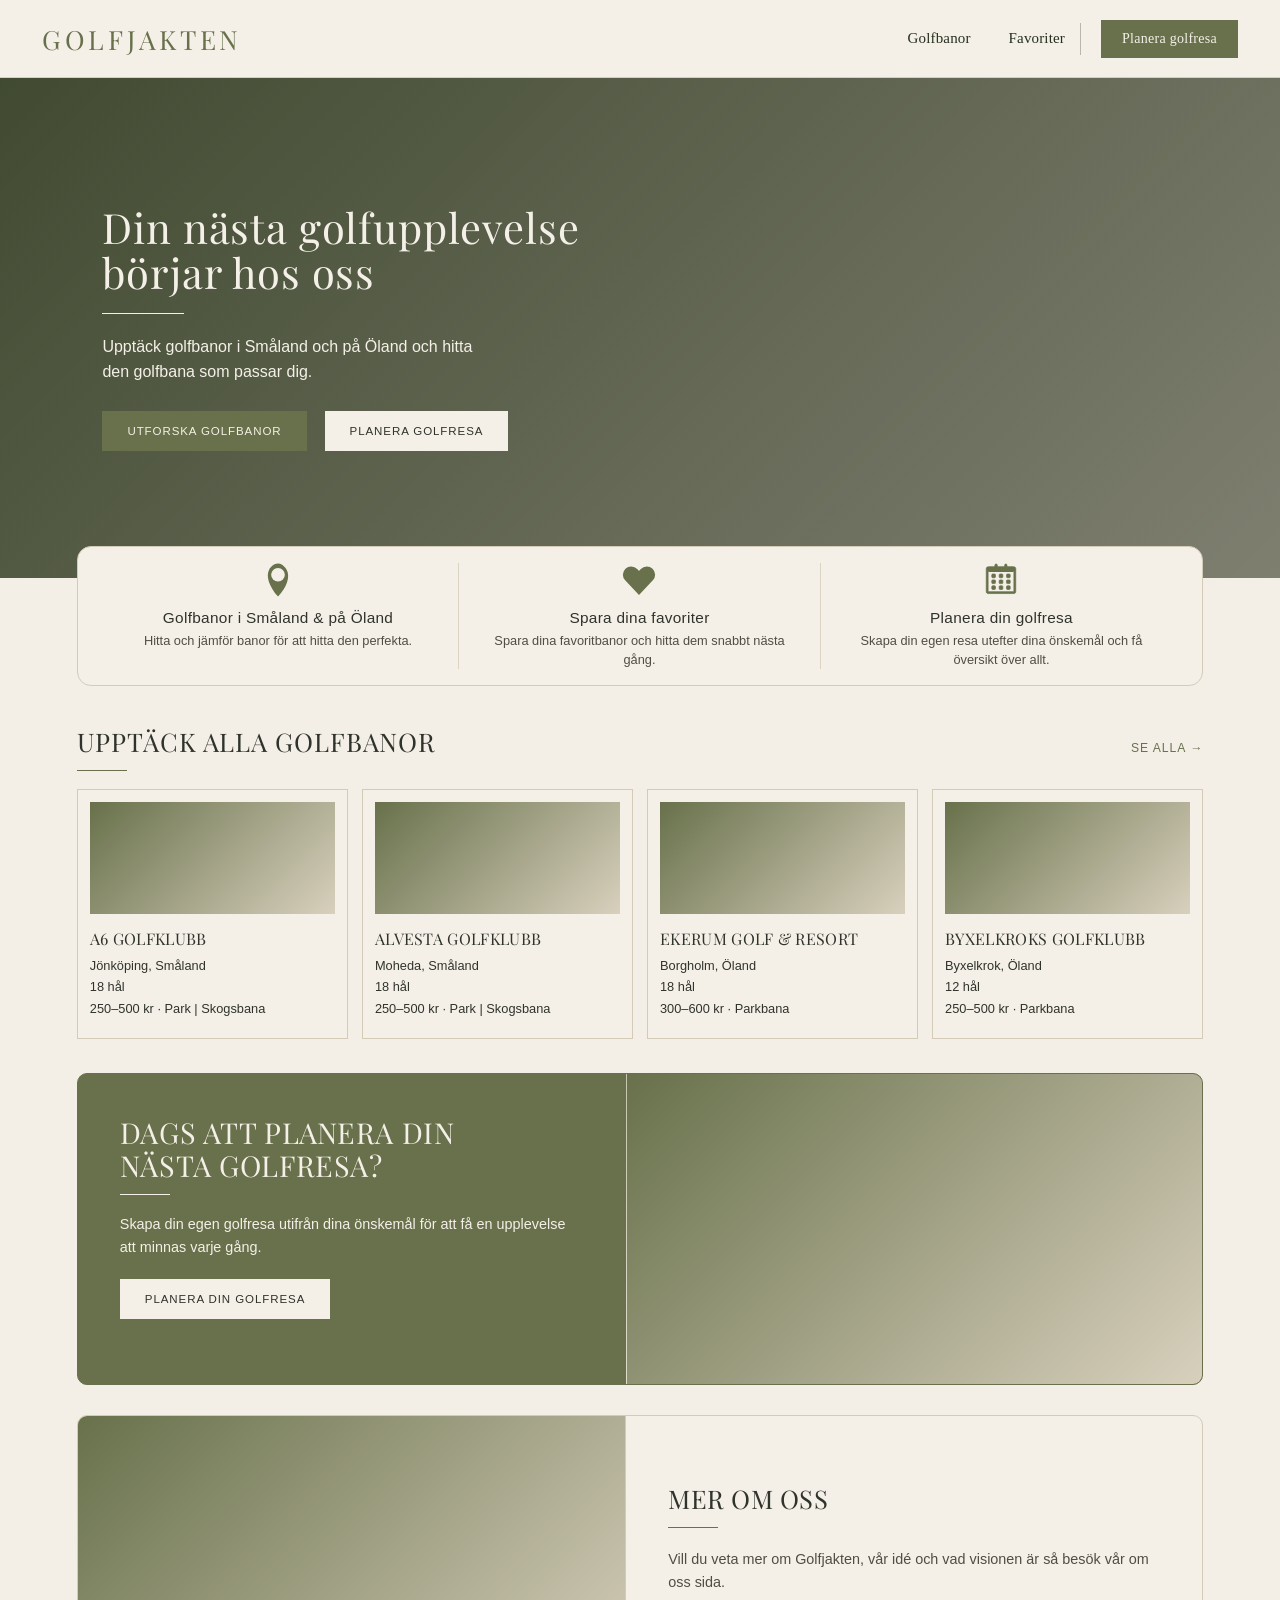
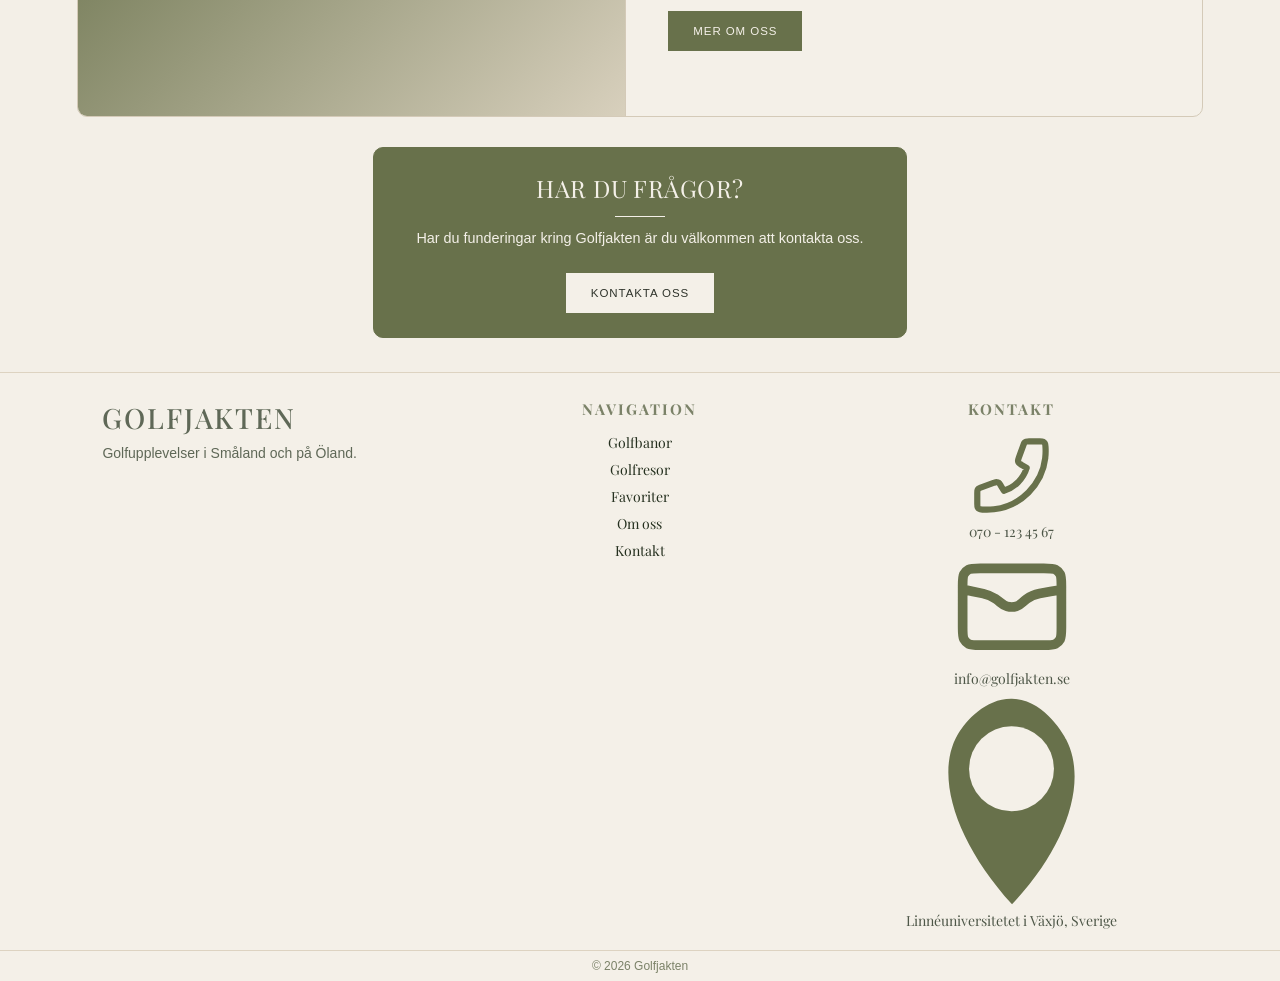
==== index.html @ f4e778f6 "Fixade ändringar på startsida och gjorde om layout och mobilanpassning samt struktur (klar)" ====
<!DOCTYPE html>
<html lang="sv">

<head>
    <meta charset="UTF-8">
    <meta name="viewport" content="width=device-width, initial-scale=1.0">
    <title>Golfjakten</title>

    <link rel="stylesheet" href="css/global.css">
    <link rel="stylesheet" href="css/startsida.css">
</head>

<body>
    <header class="toppbar">
        <input type="checkbox" id="mobile-menu-toggle" class="mobile-menu-toggle" aria-label="Öppna meny">

        <a href="index.html" class="logo">GOLFJAKTEN</a>

        <label for="mobile-menu-toggle" class="mobile-menu-button">
            <img src="images/ikoner/meny.svg" class="menu-icon" alt="Öppna meny">
            <img src="images/ikoner/x.svg" class="close-icon" alt="Stäng meny">
        </label>

        <nav class="nav">
            <a href="golfbanor.html">Golfbanor</a>
            <a href="favoriter.html">Favoriter</a>
            <a href="Golfresor.html" class="mobile-nav-button">Planera golfresa</a>
        </nav>

        <a href="Golfresor.html" class="header-btn">Planera golfresa</a>
    </header>

    <main class="startsida">
        <section class="startsida-hero">
            <div class="hero-text">
                <h1>Din nästa golfupplevelse<br>börjar hos oss</h1>
                <p>Upptäck golfbanor i Småland och på Öland och hitta den golfbana som passar dig.</p>

                <div class="hero-knappar">
                    <a href="golfbanor.html" class="start-btn primary">Utforska golfbanor</a>
                    <a href="Golfresor.html" class="start-btn light">Planera golfresa</a>
                </div>
            </div>
        </section>

        <section class="hero-ikoner">
            <article>
                <img src="images/ikoner/gps.svg" alt="">
                <div>
                    <h2>Golfbanor i Småland & på Öland</h2>
                    <p>Hitta och jämför banor för att hitta den perfekta.</p>
                </div>
            </article>

            <article>
                <img src="images/ikoner/heart.svg" alt="">
                <div>
                    <h2>Spara dina favoriter</h2>
                    <p>Spara dina favoritbanor och hitta dem snabbt nästa gång.</p>
                </div>
            </article>

            <article>
                <img src="images/ikoner/kalender.svg" alt="">
                <div>
                    <h2>Planera din golfresa</h2>
                    <p>Skapa din egen resa utefter dina önskemål och få översikt över allt.</p>
                </div>
            </article>
        </section>

        <section class="upptack">
            <div class="section-top">
                <h2>Upptäck alla golfbanor</h2>
                <a href="golfbanor.html">Se alla →</a>
            </div>

            <div class="upptack-lista">
                <a href="golfbanor.html" class="bana-kort">
                    <div class="bana-bild"></div>
                    <div>
                        <h3>A6 Golfklubb</h3>
                        <p>Jönköping, Småland</p>
                        <p>18 hål</p>
                        <p>250–500 kr · Park | Skogsbana</p>
                    </div>
                </a>

                <a href="golfbanor.html" class="bana-kort">
                    <div class="bana-bild"></div>
                    <div>
                        <h3>Alvesta Golfklubb</h3>
                        <p>Moheda, Småland</p>
                        <p>18 hål</p>
                        <p>250–500 kr · Park | Skogsbana</p>
                    </div>
                </a>

                <a href="golfbanor.html" class="bana-kort">
                    <div class="bana-bild"></div>
                    <div>
                        <h3>Ekerum Golf & Resort</h3>
                        <p>Borgholm, Öland</p>
                        <p>18 hål</p>
                        <p>300–600 kr · Parkbana</p>
                    </div>
                </a>

                <a href="golfbanor.html" class="bana-kort">
                    <div class="bana-bild"></div>
                    <div>
                        <h3>Byxelkroks Golfklubb</h3>
                        <p>Byxelkrok, Öland</p>
                        <p>12 hål</p>
                        <p>250–500 kr · Parkbana</p>
                    </div>
                </a>
            </div>

            <a href="golfbanor.html" class="mobile-all-link">Visa alla golfbanor</a>
        </section>

        <section class="planera-box">
            <div class="planera-text">
                <h2>Dags att planera din nästa golfresa?</h2>
                <p>Skapa din egen golfresa utifrån dina önskemål för att få en upplevelse att minnas varje gång.</p>
                <a href="Golfresor.html" class="start-btn light">Planera din golfresa</a>
            </div>

            <div class="planera-bild"></div>
        </section>

        <section class="om-golfjakten">
            <div class="om-bild"></div>
            <div>
                <h2>Mer om oss</h2>
                <p>Vill du veta mer om Golfjakten, vår idé och vad visionen är så besök vår om oss sida.</p>
                <a href="om.html" class="start-btn primary">Mer om oss</a>
            </div>
        </section>

        <section class="kontakt-box">
            <h2>Har du frågor?</h2>
            <p>Har du funderingar kring Golfjakten är du välkommen att kontakta oss.</p>
            <a href="kontakt.html" class="start-btn light">Kontakta oss</a>
        </section>
    </main>

    <footer class="footer">
        <div class="footer-logo">
            <h2>GOLFJAKTEN</h2>
            <p>Golfupplevelser i Småland och på Öland.</p>
        </div>

        <div class="footer-links">
            <h4>NAVIGATION</h4>
            <a href="golfbanor.html">Golfbanor</a>
            <a href="Golfresor.html">Golfresor</a>
            <a href="favoriter.html">Favoriter</a>
            <a href="om.html">Om oss</a>
            <a href="kontakt.html">Kontakt</a>
        </div>

        <div class="footer-kontakt">
            <h4>KONTAKT</h4>
            <div class="footer-kontakt-del">
                <img src="images/ikoner/phone.svg" alt="Telefon ikon">
                <p>070 - 123 45 67</p>
            </div>
            <div class="footer-kontakt-del">
                <img src="images/ikoner/mail.svg" alt="Mail ikon">
                <p>info@golfjakten.se</p>
            </div>
            <div class="footer-kontakt-del">
                <img src="images/ikoner/gps.svg" alt="Plats ikon">
                <p>Linnéuniversitetet i Växjö, Sverige</p>
            </div>
        </div>
    </footer>

    <div class="footer-bottom">
        <p>© 2026 Golfjakten</p>
    </div>
</body>

</html>
---- css/global.css ----
@import url('https://fonts.googleapis.com/css2?family=Playfair+Display:wght@400;500;600&display=swap');

/* Sidan (Inställningar) */
* {
    margin: 0;
    padding: 0;
    box-sizing: border-box;
}

body {
    font-family: Arial, sans-serif;
    background-color: #f3efe7;
    color: #2f332b;
    min-height: 100vh;
    display: flex;
    flex-direction: column;
}

main {
    flex: 1;
}

/* Font */
h1,
h2,
h3 {
    font-family: "Playfair Display", Georgia, serif;
    font-weight: 400;
    letter-spacing: 0.02em;
}

/* Header och navigation */
.toppbar {
    width: 100%;
    height: 78px;
    padding: 0 42px;

    display: flex;
    align-items: center;
    justify-content: space-between;

    background: #f4f0e8;
    border-bottom: 1px solid #d8cebc;
}

.logo {
    font-family: "Playfair Display", Georgia, serif;
    font-weight: 400;
    font-size: 1.65rem;
    letter-spacing: 0.14em;
    color: #68714b;
    text-decoration: none;
}

.nav {
    display: flex;
    align-items: center;
    margin-left: auto;
    gap: 38px;
}

.nav a {
    position: relative;

    font-family: Georgia, "Times New Roman", serif;
    font-size: 15px;
    font-weight: 400;
    letter-spacing: 0.01em;
    color: #25301f;
    text-decoration: none;

    transition: 0.3s ease;
}

.nav a:hover,
.nav a.active {
    color: #68714b;
}

.nav a.active::after {
    content: "";
    position: absolute;
    left: 0;
    bottom: -8px;

    width: 100%;
    height: 1px;
    background: #68714b;
}

.header-btn {
    position: relative;

    margin-left: 36px;
    padding: 10px 20px;

    background: #68714b;
    border: 1px solid #68714b;
    color: #f4f0e8;

    font-family: Georgia, "Times New Roman", serif;
    font-size: 14px;
    font-weight: 500;
    letter-spacing: 0.02em;
    text-decoration: none;

    transition: 0.3s ease;
}

.header-btn::before {
    content: "";
    position: absolute;
    left: -22px;
    top: 50%;
    transform: translateY(-50%);

    width: 1px;
    height: 32px;
    background: #bab5af;
}

.header-btn:hover {
    background: #374332;
}

/* Mobilmeny - gömd på desktop */
.mobile-menu-toggle,
.mobile-menu-button,
.mobile-nav-button {
    display: none;
}

/* Footer */
.footer {
    background: #f4f0e8;
    padding: 26px 8% 20px;

    display: grid;
    grid-template-columns: repeat(3, 1fr);
    gap: 40px;
    align-items: start;

    border-top: 1px solid #ddd3c1;
    text-align: center;
}

.footer-logo {
    text-align: left;
}

.footer-logo h2 {
    font-family: "Playfair Display", Georgia, serif;
    font-size: 28px;
    letter-spacing: 2px;
    font-weight: 500;
    color: #5f6857;
    margin-bottom: 6px;
}

.footer-logo p {
    color: #5f6857;
    font-size: 14px;
    line-height: 1.7;
}

.footer-links,
.footer-kontakt {
    font-family: "Playfair Display", Georgia, serif;

    display: flex;
    flex-direction: column;
    align-items: center;
    gap: 8px;

    text-align: center;
}

.footer-links h4,
.footer-kontakt h4 {
    font-size: 15px;
    letter-spacing: 2px;
    color: #7b8268;
    margin-bottom: 6px;
    text-transform: uppercase;
}

.footer-links a {
    color: #25301f;
    font-size: 14px;
    text-decoration: none;
    transition: 0.3s ease;
}

.footer-links a:hover {
    color: #68714b;
}

.footer-kontakt p {
    color: #4e5748;
    font-size: 14px;
}

.footer-bottom {
    background: #f4f0e8;
    border-top: 1px solid #ddd3c1;
    text-align: center;
    padding: 8px 8%;
}

.footer-bottom p {
    font-size: 12px;
    color: #7b8268;
}

/* Mobil */
@media (max-width: 700px) {
    .toppbar {
        height: 76px;
        padding: 0 22px;
        position: relative;
        justify-content: space-between;
    }

    .logo {
        font-size: 1.2rem;
        letter-spacing: 0.16em;
    }

    .header-btn {
        display: none;
    }

    .mobile-menu-button {
        width: 28px;
        height: 28px;

        display: flex;
        align-items: center;
        justify-content: center;

        cursor: pointer;
    }

    .mobile-menu-button img {
        width: 24px;
        height: 24px;
    }

    .close-icon {
        display: none;
    }

    .mobile-menu-toggle:checked ~ .mobile-menu-button .menu-icon {
        display: none;
    }

    .mobile-menu-toggle:checked ~ .mobile-menu-button .close-icon {
        display: block;
    }

    .nav {
        display: none;
        position: absolute;
        top: 76px;
        right: 0;
        z-index: 4000;

        width: min(72vw, 280px);
        padding: 24px;

        background-color: #f4f0e8;
        border-left: 1px solid #d8cebc;
        border-bottom: 1px solid #d8cebc;
        box-shadow: -8px 10px 24px rgba(47, 51, 43, 0.12);

        flex-direction: column;
        align-items: center;
        gap: 20px;
    }

    .mobile-menu-toggle:checked ~ .nav {
        display: flex;
    }

    .nav a {
        font-size: 1.08rem;
        text-align: center;
    }

    .mobile-nav-button {
        display: block;
        width: auto;
        min-width: 190px;
        margin-top: 2px;
        padding: 10px 16px;

        background-color: #68714b;
        color: #f4f0e8 !important;

        font-size: 0.96rem !important;
        text-align: center;
    }

    .footer {
        grid-template-columns: 1fr;
        gap: 28px;
        padding: 34px 28px 26px;
        text-align: center;
    }

    .footer-logo {
        text-align: center;
    }

    .footer-links,
    .footer-kontakt {
        align-items: center;
        text-align: center;
    }

    .footer-links h4,
    .footer-kontakt h4 {
        font-size: 16px;
    }
}
---- css/startsida.css ----
body {
    background-color: #f3efe7;
}

.startsida {
    background-color: #f3efe7;
    color: #2f332b;
}

.hero-bild,
.bana-bild,
.planera-bild,
.om-bild {
    background: linear-gradient(135deg, #68714b, #d8d0bd);
}

/* Knappar för sektioner beroende på bakgrund*/
.start-btn {
    display: inline-block;
    padding: 13px 24px;
    text-decoration: none;
    text-transform: uppercase;
    font-size: 0.72rem;
    letter-spacing: 0.08em;
    transition: 0.3s ease;
}

.start-btn.primary {
    background-color: #68714b;
    border: 1px solid #68714b;
    color: #f4f0e8;
}

.start-btn.primary:hover {
    background-color: #374332;
}

.start-btn.light {
    background-color: #f4f0e8;
    border: 1px solid #f4f0e8;
    color: #2f332b;
}

.start-btn.light:hover {
    background-color: transparent;
    color: #f4f0e8;
}

/* Hero sektionen högst upp */
.startsida-hero {
    min-height: 500px;
    margin: 0;
    padding: 68px 8%;
    background:
    linear-gradient(rgba(18, 28, 18, 0.45), rgba(18, 28, 18, 0.45)),
    linear-gradient(135deg, #68714b, #d8d0bd);
    display: flex;
    align-items: center;
}

.hero-text {
    max-width: 620px;
    color: #f4f0e8;
}

.startsida-hero h1 {
    max-width: 620px;
    font-size: 2.6rem;
    line-height: 1.08;
    margin-bottom: 20px;
    font-family: "Playfair Display", Georgia, serif;
}

.startsida-hero h1::after {
    content: "";
    display: block;
    width: 82px;
    height: 1px;
    background-color: #f4f0e8;
    margin-top: 18px;
}

.startsida-hero p {
    max-width: 390px;
    font-size: 1rem;
    line-height: 1.6;
    margin-bottom: 26px;
}

.hero-knappar {
    display: flex;
    gap: 18px;
}

/* Snabbval */
.hero-ikoner {
    width: 88%;
    margin: -32px auto 38px;
    padding: 16px 20px;
    border: 1px solid #d4cab8;
    border-radius: 14px;
    background-color: #f4f0e8;

    display: grid;
    grid-template-columns: repeat(3, 1fr);
    gap: 0;
    position: relative;
    z-index: 2;
}

.hero-ikoner article {
    padding: 0 20px;
    text-align: center;
    border-right: 1px solid #ddd3c1;
}

.hero-ikoner article:last-child {
    border-right: none;
}

.hero-ikoner img {
    width: 34px;
    height: 34px;
    margin-bottom: 8px;
}

.hero-ikoner h2 {
    font-family: Arial, sans-serif;
    font-size: 0.96rem;
    margin-bottom: 5px;
}

.hero-ikoner p {
    font-size: 0.8rem;
    line-height: 1.45;
    color: #504d43;
}

/* Rubrikrad för golfbanor sektion */
.section-top {
    margin: 0 auto 18px;
    width: 88%;
    display: flex;
    align-items: center;
    justify-content: space-between;
}

.section-top h2 {
    font-size: 1.6rem;
    text-transform: uppercase;
    letter-spacing: 0.04em;
}

.section-top h2::after {
    content: "";
    display: block;
    width: 50px;
    height: 1px;
    margin-top: 12px;
    background-color: #68714b;
}

.section-top a {
    color: #68714b;
    text-decoration: none;
    text-transform: uppercase;
    font-size: 0.76rem;
    letter-spacing: 0.08em;
}

/* Populära banor */
.upptack {
    padding: 0 0 20px;
}

.upptack-lista {
    width: 88%;
    margin: 0 auto;
    display: grid;
    grid-template-columns: repeat(4, 1fr);
    gap: 14px;
}

.bana-kort {
    position: relative;
    min-height: 250px;
    padding: 12px;
    border: 1px solid #d4cab8;
    background-color: #f4f0e8;
    color: #2f332b;
    text-decoration: none;
    transition: 0.3s ease;
}

.bana-kort:hover {
    background-color: #ebe5da;
}

.bana-bild {
    width: 100%;
    height: 112px;
    margin-bottom: 14px;
}

.bana-kort h3 {
    font-size: 1rem;
    text-transform: uppercase;
    margin-bottom: 8px;
}

.bana-kort p {
    font-size: 0.8rem;
    line-height: 1.35;
    margin-bottom: 4px;
    color: #2f332b;
}

.mobile-all-link {
    display: none;
}

/* Planera golfresa sektion */
.planera-box {
    width: 88%;
    margin: 14px auto 30px;
    border: 1px solid #68714b;
    border-radius: 10px;
    background-color: #68714b;
    color: #f4f0e8;
    overflow: hidden;

    display: grid;
    grid-template-columns: 1fr 1.05fr;
    align-items: stretch;
}

.planera-text {
    padding: 42px;
}

.planera-text h2 {
    max-width: 360px;
    font-size: 1.8rem;
    text-transform: uppercase;
    line-height: 1.15;
    margin-bottom: 18px;
}

.planera-text h2::after,
.om-golfjakten h2::after,
.kontakt-box h2::after {
    content: "";
    display: block;
    width: 50px;
    height: 1px;
    background-color: #68714b;
    margin-top: 12px;
}

.planera-text p {
    font-size: 0.9rem;
    line-height: 1.6;
    color: #f4f0e8;
    margin-bottom: 20px;
}

.planera-box h2::after {
    background-color: #f4f0e8;
}

.planera-bild {
    min-height: 310px;
    border-left: 1px solid rgba(244, 240, 232, 0.35);
}

/* Om Golfjakten sektion */
.om-golfjakten {
    width: 88%;
    margin: 0 auto 30px;
    border: 1px solid #d4cab8;
    border-radius: 10px;
    background-color: #f4f0e8;
    overflow: hidden;
    display: grid;
    grid-template-columns: 1fr 1.05fr;
    gap: 0;
    align-items: center;
}

.om-golfjakten > div:not(.om-bild) {
    padding: 42px;
}

.om-golfjakten h2 {
    font-size: 1.6rem;
    text-transform: uppercase;
    margin-bottom: 20px;
}

.om-golfjakten p {
    max-width: 620px;
    font-size: 0.9rem;
    line-height: 1.55;
    color: #504d43;
    margin-bottom: 18px;
}

.om-bild {
    width: 100%;
    min-height: 300px;
    height: 100%;
    border-right: 1px solid #d4cab8;
}

/* Kontaktbox */
.kontakt-box {
    width: fit-content;
    max-width: 740px;
    margin: 0 auto 34px;
    padding: 24px 42px;
    border: 1px solid #68714b;
    border-radius: 10px;
    background-color: #68714b;
    color: #f4f0e8;
    text-align: center;
}

.kontakt-box h2 {
    font-size: 1.5rem;
    text-transform: uppercase;
    margin-bottom: 10px;
}

.kontakt-box h2::after {
    background-color: #f4f0e8;
    margin-left: auto;
    margin-right: auto;
}

.kontakt-box p {
    max-width: 560px;
    margin: 8px auto;
    font-size: 0.9rem;
    line-height: 1.55;
}

.kontakt-box a {
    margin-top: 16px;
}

/* Mellan skärmar */
@media (max-width: 1000px) {
    .snabbval,
    .populara-lista {
        grid-template-columns: repeat(2, 1fr);
    }

    .planera-box,
    .om-golfjakten {
        grid-template-columns: 1fr;
    }
}

/* Mobil skärmar */
@media (max-width: 700px) {
    .startsida-hero {
        min-height: 470px;
        margin: 0;
        padding: 70px 28px 46px;
        border-radius: 0;
        align-items: flex-start;
    }

    .startsida-hero h1 {
        font-size: 2.1rem;
    }

    .startsida-hero p {
        font-size: 0.9rem;
    }

    .hero-knappar {
        flex-direction: column;
        gap: 12px;
        max-width: 240px;
    }

    .start-btn {
        width: 100%;
        text-align: center;
        padding: 14px;
        font-size: 0.72rem;
    }

    .hero-ikoner {
        width: auto;
        margin: -26px 0 28px;
        padding: 0;
        grid-template-columns: repeat(2, 1fr);
        border-left: none;
        border-right: none;
        border-radius: 0;
        overflow: hidden;
    }

    .hero-ikoner article {
        display: block;
        text-align: center;
        padding: 18px 8px;
        border-right: 1px solid #ddd3c1;
        border-bottom: none;
    }

    .hero-ikoner article:nth-child(2) {
        border-right: none;
    }

    .hero-ikoner article:nth-child(3) {
        grid-column: 1 / 3;
        width: 100%;
        justify-self: center;
        border-right: none;
        border-top: 1px solid #ddd3c1;
    }

    .hero-ikoner article:nth-child(3) div {
        max-width: 210px;
        margin: 0 auto;
    }

    .hero-ikoner article::after {
        content: none;
    }

    .hero-ikoner img {
        width: 36px;
        height: 36px;
        margin-bottom: 8px;
    }

    .hero-ikoner h2 {
        font-size: 0.8rem;
        line-height: 1.2;
    }

    .hero-ikoner p {
        font-size: 0.68rem;
        line-height: 1.35;
    }

    .section-top {
        width: auto;
        margin: 0 18px 14px;
        justify-content: center;
        text-align: center;
    }

    .section-top h2 {
        font-size: 1.25rem;
        white-space: nowrap;
    }

    .section-top h2::after {
        margin-left: auto;
        margin-right: auto;
    }

    .section-top a {
        display: none;
    }

    .upptack-lista {
        width: auto;
        margin: 0 18px;
        display: flex;
        overflow-x: auto;
        gap: 12px;
        padding-bottom: 10px;
        scrollbar-width: thin;
        scrollbar-color: #bdb4a5 #f3efe7;
    }

    .upptack-lista::-webkit-scrollbar {
        height: 8px;
    }

    .upptack-lista::-webkit-scrollbar-track {
        background-color: #f3efe7;
    }

    .upptack-lista::-webkit-scrollbar-thumb {
        background-color: #bdb4a5;
    }

    .bana-kort {
        min-width: 190px;
        min-height: 260px;
    }

    .bana-bild {
        height: 110px;
    }

    .bana-kort h3 {
        font-size: 0.9rem;
    }

    .bana-kort p {
        font-size: 0.72rem;
    }

    .mobile-all-link {
        display: block;
        margin: 10px 18px 24px;
        padding: 14px;
        background-color: #68714b;
        color: #f4f0e8;
        text-align: center;
        text-decoration: none;
        text-transform: uppercase;
        font-size: 0.72rem;
        letter-spacing: 0.08em;
    }

    .planera-box {
        width: auto;
        margin: 0 18px 24px;
        display: flex;
        flex-direction: column;
        gap: 0;
        border: 1px solid #68714b;
        background-color: #68714b;
        color: #f4f0e8;
    }

    .planera-text {
        text-align: center;
        padding: 22px;
    }

    .planera-text h2 {
        font-size: 1.25rem;
    }

    .planera-text p {
        color: #f4f0e8;
        font-size: 0.82rem;
        line-height: 1.6;
    }

    .planera-bild {
        order: -1;
        min-height: 190px;
        border-left: none;
        border-bottom: 1px solid rgba(244, 240, 232, 0.35);
    }

    .planera-box h2::after {
        background-color: #f4f0e8;
        margin-left: auto;
        margin-right: auto;
    }

    .planera-box .start-btn.light {
        background-color: #f4f0e8;
        border-color: #f4f0e8;
        color: #2f332b;
    }

    .planera-box .start-btn.light:hover {
        background-color: transparent;
        color: #f4f0e8;
    }

    .om-golfjakten {
        width: auto;
        margin: 0 18px 24px;
        padding: 0;
        display: flex;
        flex-direction: column;
        gap: 0;
        border: 1px solid #d4cab8;
        border-radius: 10px;
        overflow: hidden;
        background-color: #f4f0e8;
    }

    .om-golfjakten > div:not(.om-bild) {
        text-align: center;
        padding: 22px;
    }

    .om-golfjakten h2 {
        font-size: 1.25rem;
    }

    .om-golfjakten h2::after {
        margin-left: auto;
        margin-right: auto;
    }

    .om-golfjakten p {
        font-size: 0.82rem;
        line-height: 1.6;
    }

    .om-bild {
        height: 170px;
        min-height: 170px;
        border-radius: 0;
        border-right: none;
        border-bottom: 1px solid #d4cab8;
    }

    .kontakt-box {
        width: fit-content;
        max-width: calc(100% - 36px);
        margin: 0 18px 24px;
        padding: 28px 22px;
    }

    .kontakt-box h2 {
        font-size: 1.25rem;
    }

    .kontakt-box p {
        font-size: 0.82rem;
        line-height: 1.5;
    }
}
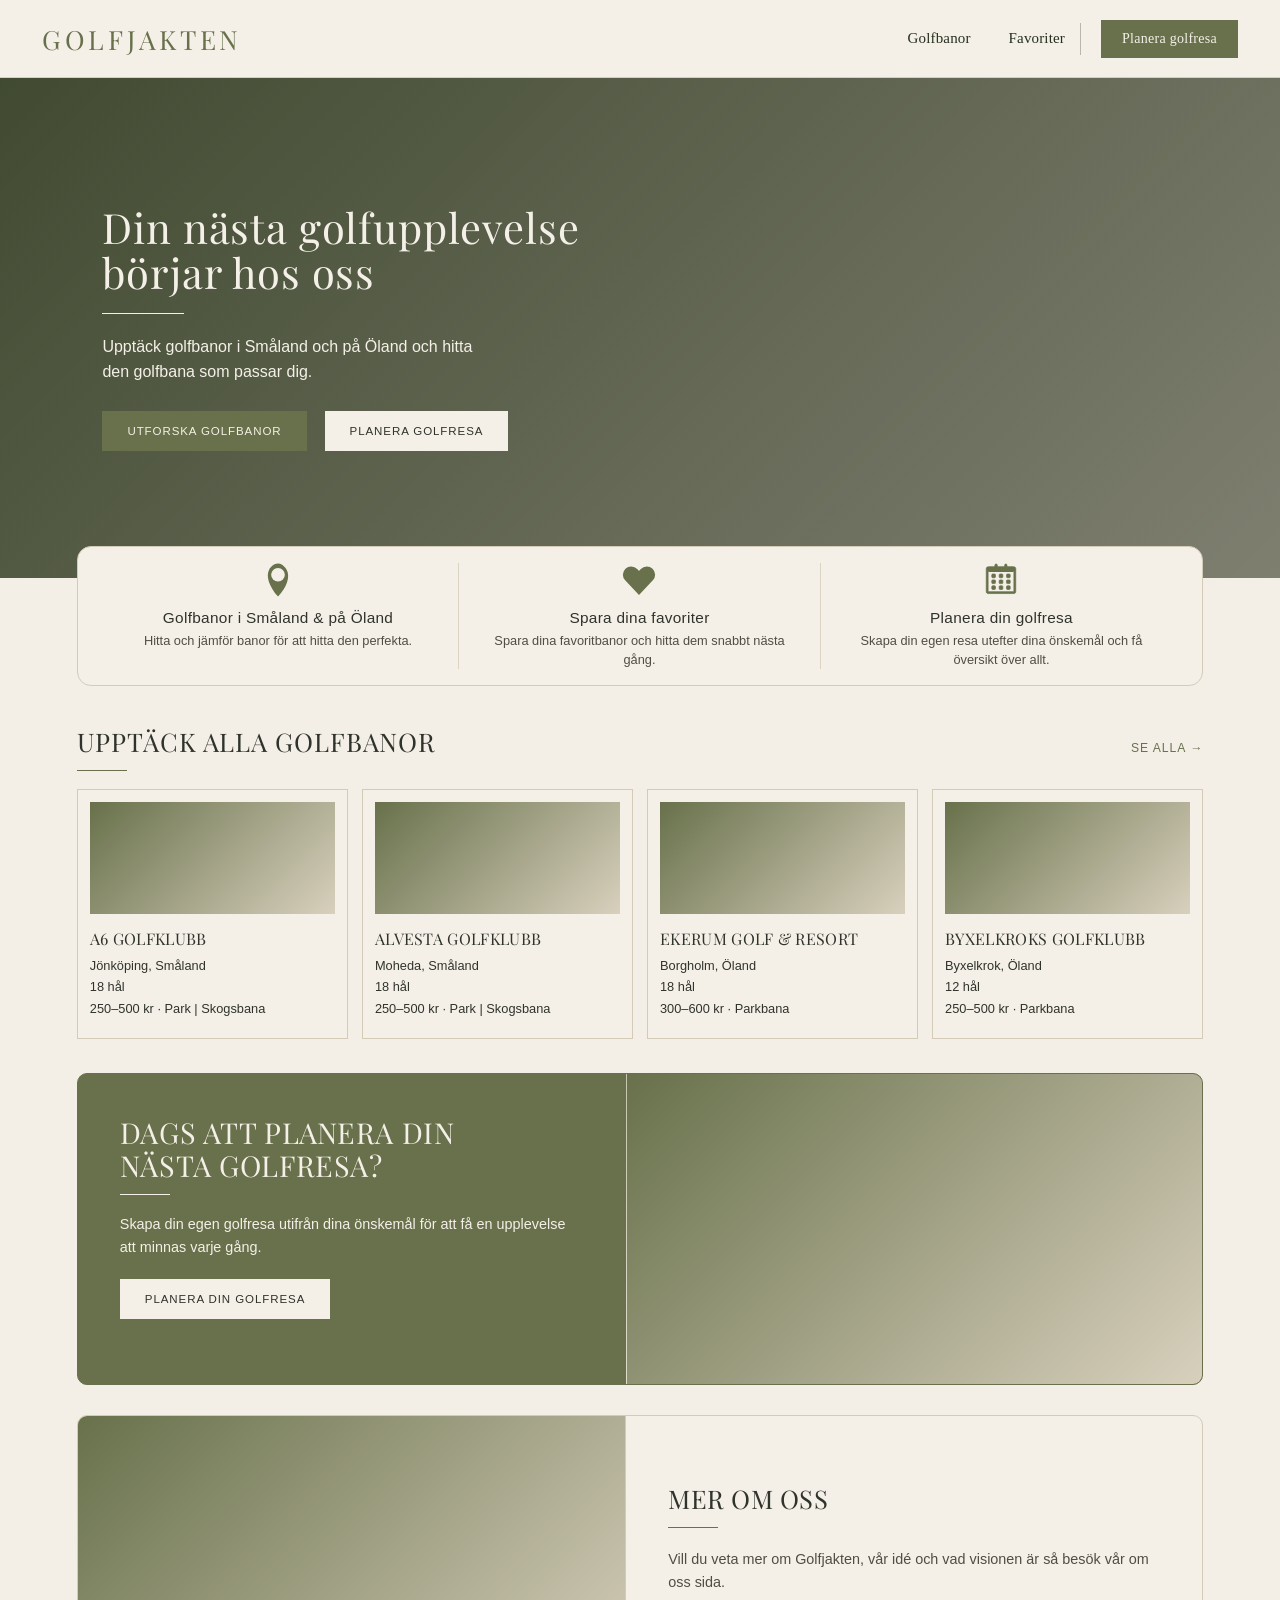
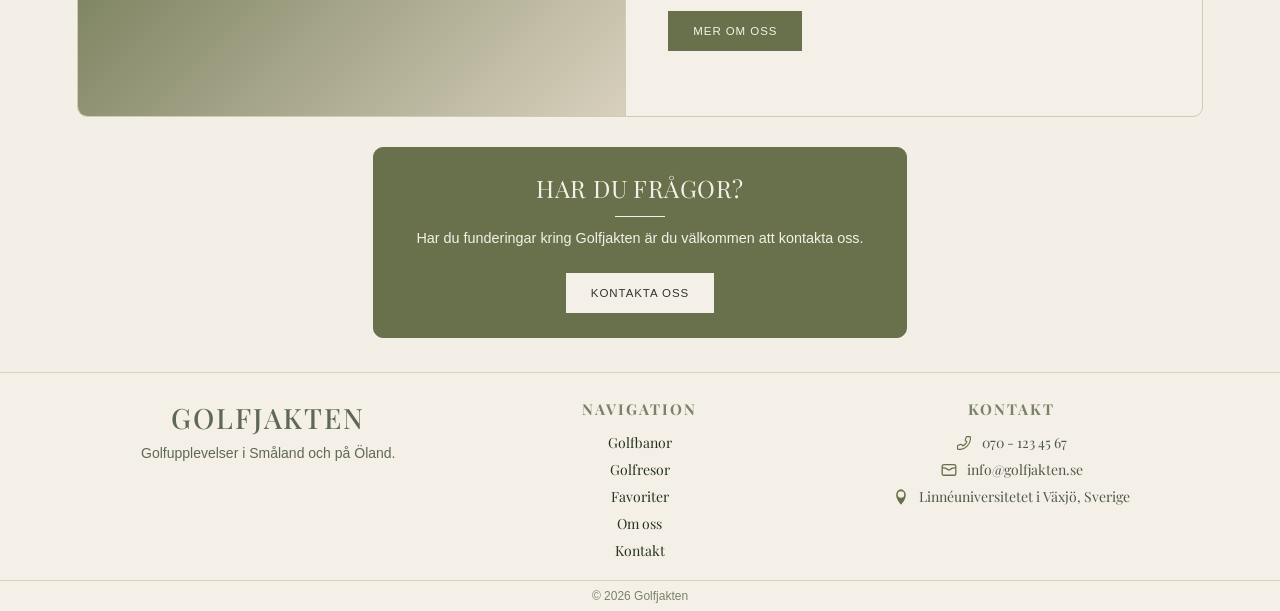
==== commit 08005adf: "Mobil och tillgänglighetsanpassning samt fix av footer på alla sidor med ikon" ====
--- a/index.html
+++ b/index.html
@@ -45,7 +45,7 @@
 
         <section class="hero-ikoner">
             <article>
-                <img src="images/ikoner/gps.svg" alt="">
+                <img src="images/ikoner/gps.svg" alt="Gps pin ikon">
                 <div>
                     <h2>Golfbanor i Småland & på Öland</h2>
                     <p>Hitta och jämför banor för att hitta den perfekta.</p>
@@ -53,7 +53,7 @@
             </article>
 
             <article>
-                <img src="images/ikoner/heart.svg" alt="">
+                <img src="images/ikoner/heart.svg" alt="Hjärt ikon">
                 <div>
                     <h2>Spara dina favoriter</h2>
                     <p>Spara dina favoritbanor och hitta dem snabbt nästa gång.</p>
@@ -61,7 +61,7 @@
             </article>
 
             <article>
-                <img src="images/ikoner/kalender.svg" alt="">
+                <img src="images/ikoner/kalender.svg" alt="Kalender ikon">
                 <div>
                     <h2>Planera din golfresa</h2>
                     <p>Skapa din egen resa utefter dina önskemål och få översikt över allt.</p>
@@ -172,7 +172,7 @@
                 <p>info@golfjakten.se</p>
             </div>
             <div class="footer-kontakt-del">
-                <img src="images/ikoner/gps.svg" alt="Plats ikon">
+                <img src="images/ikoner/gps.svg" alt="Gps pin ikon">
                 <p>Linnéuniversitetet i Växjö, Sverige</p>
             </div>
         </div>
--- a/css/global.css
+++ b/css/global.css
@@ -145,7 +145,7 @@
 }
 
 .footer-logo {
-    text-align: left;
+    text-align: center;
 }
 
 .footer-logo h2 {
@@ -212,6 +212,18 @@
     color: #7b8268;
 }
 
+.footer-kontakt-del {
+    display: flex;
+    align-items: center;
+    gap: 10px;
+}
+
+.footer-kontakt-del img {
+    width: 16px;
+    height: 16px;
+    object-fit: contain;
+}
+
 /* Mobil */
 @media (max-width: 700px) {
     .toppbar {
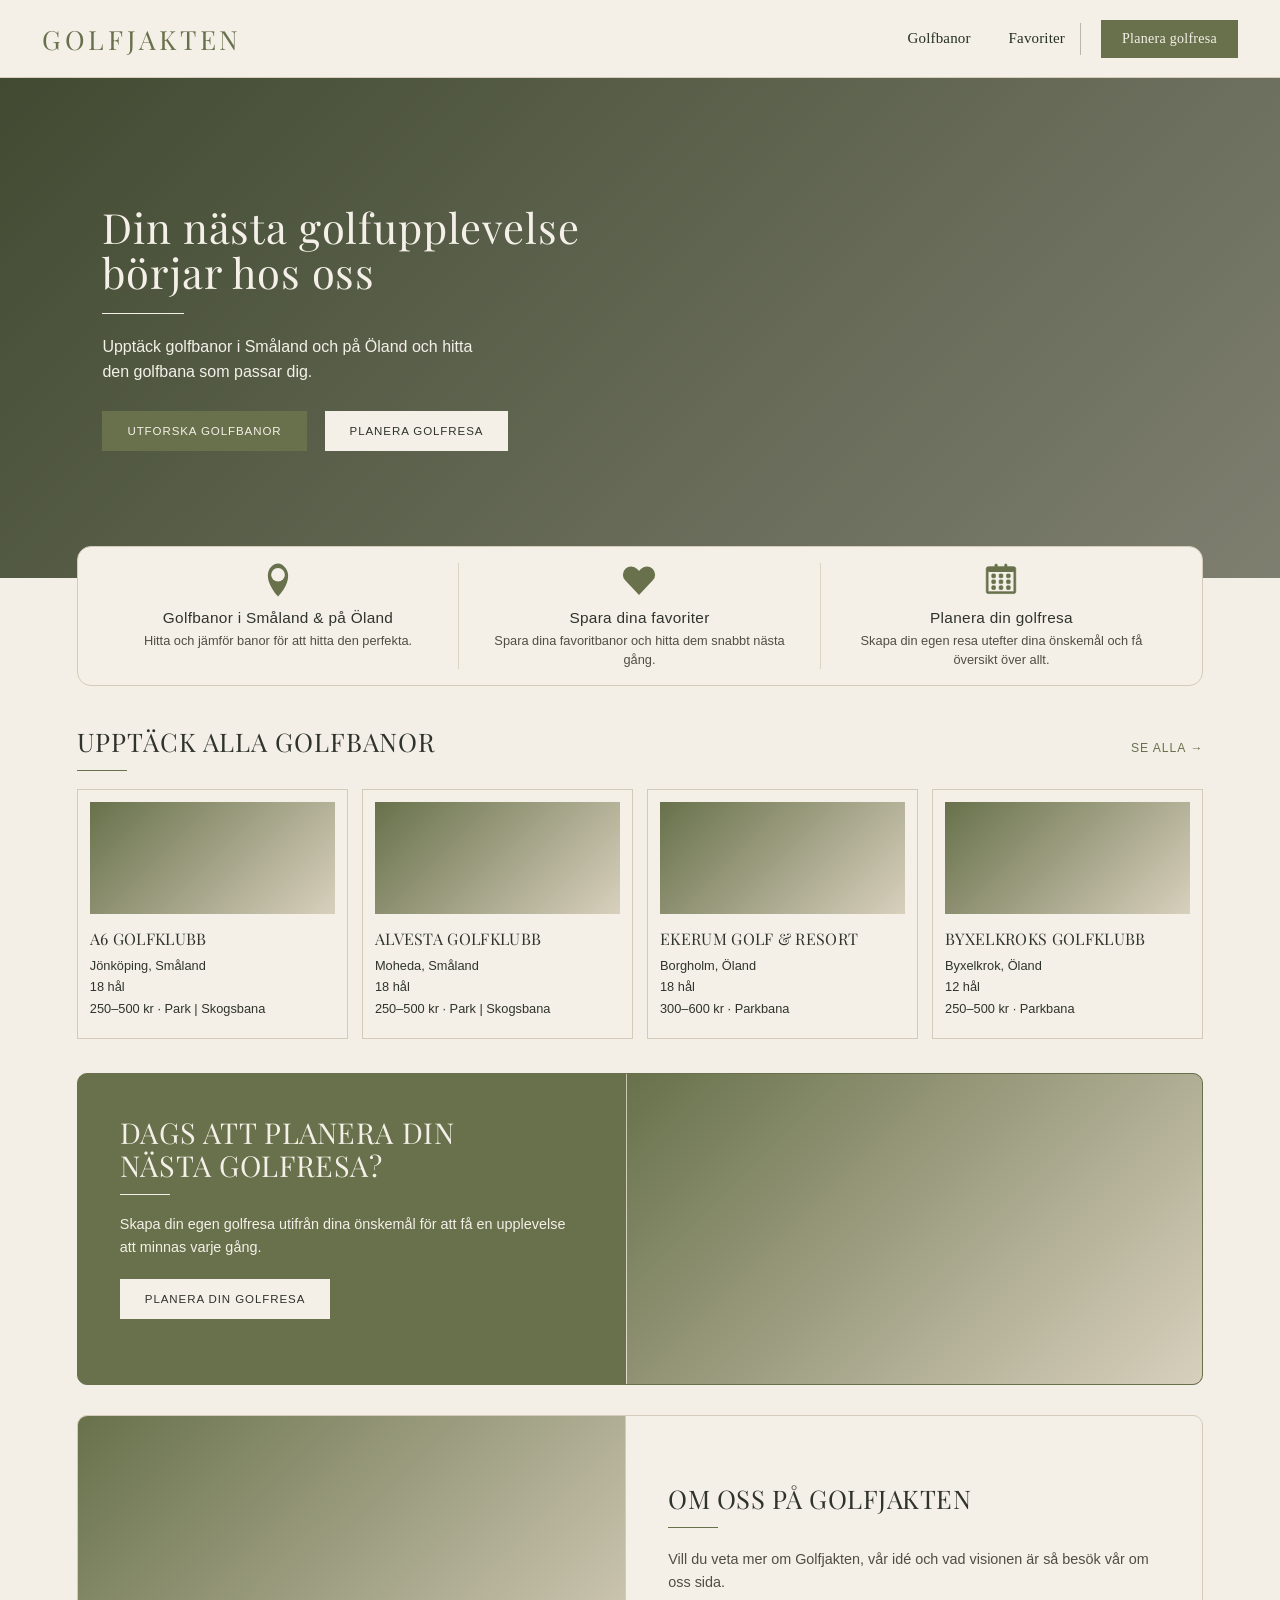
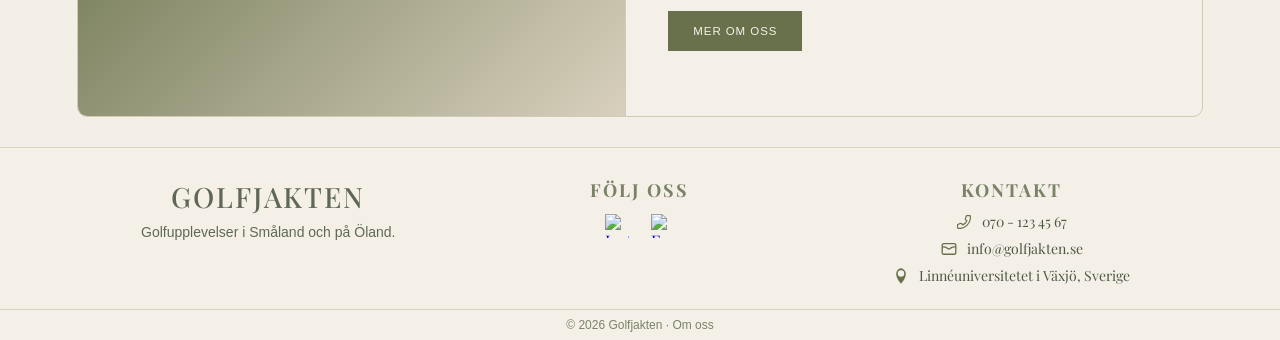
==== commit 73f8d140: "Fixade footer och uppdaterade på alla sidor utifrån tips av lärare" ====
--- a/index.html
+++ b/index.html
@@ -133,16 +133,10 @@
         <section class="om-golfjakten">
             <div class="om-bild"></div>
             <div>
-                <h2>Mer om oss</h2>
+                <h2>Om oss på Golfjakten</h2>
                 <p>Vill du veta mer om Golfjakten, vår idé och vad visionen är så besök vår om oss sida.</p>
                 <a href="om.html" class="start-btn primary">Mer om oss</a>
             </div>
-        </section>
-
-        <section class="kontakt-box">
-            <h2>Har du frågor?</h2>
-            <p>Har du funderingar kring Golfjakten är du välkommen att kontakta oss.</p>
-            <a href="kontakt.html" class="start-btn light">Kontakta oss</a>
         </section>
     </main>
 
@@ -152,25 +146,33 @@
             <p>Golfupplevelser i Småland och på Öland.</p>
         </div>
 
-        <div class="footer-links">
-            <h4>NAVIGATION</h4>
-            <a href="golfbanor.html">Golfbanor</a>
-            <a href="Golfresor.html">Golfresor</a>
-            <a href="favoriter.html">Favoriter</a>
-            <a href="om.html">Om oss</a>
-            <a href="kontakt.html">Kontakt</a>
+        <div class="footer-social">
+            <h4>FÖLJ OSS</h4>
+
+            <div class="footer-social-icons">
+                <a href="#" aria-label="Instagram">
+                    <img src="images/ikoner/instagram.svg" alt="Instagram ikon">
+                </a>
+
+                <a href="#" aria-label="Facebook">
+                    <img src="images/ikoner/facebook.svg" alt="Facebook ikon">
+                </a>
+            </div>
         </div>
 
         <div class="footer-kontakt">
             <h4>KONTAKT</h4>
+
             <div class="footer-kontakt-del">
                 <img src="images/ikoner/phone.svg" alt="Telefon ikon">
                 <p>070 - 123 45 67</p>
             </div>
+
             <div class="footer-kontakt-del">
-                <img src="images/ikoner/mail.svg" alt="Mail ikon">
+                <img src="images/ikoner/mail.svg" alt="Mejl ikon">
                 <p>info@golfjakten.se</p>
             </div>
+
             <div class="footer-kontakt-del">
                 <img src="images/ikoner/gps.svg" alt="Gps pin ikon">
                 <p>Linnéuniversitetet i Växjö, Sverige</p>
@@ -179,7 +181,7 @@
     </footer>
 
     <div class="footer-bottom">
-        <p>© 2026 Golfjakten</p>
+        <p>© 2026 Golfjakten · <a href="om.html">Om oss</a></p>
     </div>
 </body>
 
--- a/css/global.css
+++ b/css/global.css
@@ -34,11 +34,9 @@
     width: 100%;
     height: 78px;
     padding: 0 42px;
-
     display: flex;
     align-items: center;
     justify-content: space-between;
-
     background: #f4f0e8;
     border-bottom: 1px solid #d8cebc;
 }
@@ -61,14 +59,12 @@
 
 .nav a {
     position: relative;
-
     font-family: Georgia, "Times New Roman", serif;
     font-size: 15px;
     font-weight: 400;
     letter-spacing: 0.01em;
     color: #25301f;
     text-decoration: none;
-
     transition: 0.3s ease;
 }
 
@@ -82,7 +78,6 @@
     position: absolute;
     left: 0;
     bottom: -8px;
-
     width: 100%;
     height: 1px;
     background: #68714b;
@@ -90,20 +85,16 @@
 
 .header-btn {
     position: relative;
-
     margin-left: 36px;
     padding: 10px 20px;
-
     background: #68714b;
     border: 1px solid #68714b;
     color: #f4f0e8;
-
     font-family: Georgia, "Times New Roman", serif;
     font-size: 14px;
     font-weight: 500;
     letter-spacing: 0.02em;
     text-decoration: none;
-
     transition: 0.3s ease;
 }
 
@@ -113,7 +104,6 @@
     left: -22px;
     top: 50%;
     transform: translateY(-50%);
-
     width: 1px;
     height: 32px;
     background: #bab5af;
@@ -133,13 +123,11 @@
 /* Footer */
 .footer {
     background: #f4f0e8;
-    padding: 26px 8% 20px;
-
+    padding: 30px 8% 24px;
     display: grid;
     grid-template-columns: repeat(3, 1fr);
     gap: 40px;
     align-items: start;
-
     border-top: 1px solid #ddd3c1;
     text-align: center;
 }
@@ -163,53 +151,49 @@
     line-height: 1.7;
 }
 
-.footer-links,
+.footer-social,
 .footer-kontakt {
     font-family: "Playfair Display", Georgia, serif;
-
     display: flex;
     flex-direction: column;
     align-items: center;
     gap: 8px;
-
-    text-align: center;
-}
-
-.footer-links h4,
+    text-align: center;
+}
+
+.footer-social h4,
 .footer-kontakt h4 {
-    font-size: 15px;
+    font-size: 18px;
     letter-spacing: 2px;
     color: #7b8268;
-    margin-bottom: 6px;
+    margin-bottom: 2px;
     text-transform: uppercase;
 }
 
-.footer-links a {
-    color: #25301f;
-    font-size: 14px;
-    text-decoration: none;
-    transition: 0.3s ease;
-}
-
-.footer-links a:hover {
-    color: #68714b;
+.footer-social-icons {
+    display: flex;
+    align-items: center;
+    gap: 18px;
+}
+
+.footer-social-icons a {
+    width: 28px;
+    height: 28px;
+
+    display: flex;
+    align-items: center;
+    justify-content: center;
+}
+
+.footer-social-icons img {
+    width: 24px;
+    height: 24px;
+    object-fit: contain;
 }
 
 .footer-kontakt p {
     color: #4e5748;
     font-size: 14px;
-}
-
-.footer-bottom {
-    background: #f4f0e8;
-    border-top: 1px solid #ddd3c1;
-    text-align: center;
-    padding: 8px 8%;
-}
-
-.footer-bottom p {
-    font-size: 12px;
-    color: #7b8268;
 }
 
 .footer-kontakt-del {
@@ -222,6 +206,27 @@
     width: 16px;
     height: 16px;
     object-fit: contain;
+}
+
+.footer-bottom {
+    background: #f4f0e8;
+    border-top: 1px solid #ddd3c1;
+    text-align: center;
+    padding: 8px 8%;
+}
+
+.footer-bottom p,
+.footer-bottom a {
+    font-size: 12px;
+    color: #7b8268;
+}
+
+.footer-bottom a {
+    text-decoration: none;
+}
+
+.footer-bottom a:hover {
+    color: #68714b;
 }
 
 /* Mobil */
@@ -245,11 +250,9 @@
     .mobile-menu-button {
         width: 28px;
         height: 28px;
-
         display: flex;
         align-items: center;
         justify-content: center;
-
         cursor: pointer;
     }
 
@@ -262,11 +265,11 @@
         display: none;
     }
 
-    .mobile-menu-toggle:checked ~ .mobile-menu-button .menu-icon {
+    .mobile-menu-toggle:checked~.mobile-menu-button .menu-icon {
         display: none;
     }
 
-    .mobile-menu-toggle:checked ~ .mobile-menu-button .close-icon {
+    .mobile-menu-toggle:checked~.mobile-menu-button .close-icon {
         display: block;
     }
 
@@ -276,21 +279,18 @@
         top: 76px;
         right: 0;
         z-index: 4000;
-
         width: min(72vw, 280px);
         padding: 24px;
-
         background-color: #f4f0e8;
         border-left: 1px solid #d8cebc;
         border-bottom: 1px solid #d8cebc;
         box-shadow: -8px 10px 24px rgba(47, 51, 43, 0.12);
-
         flex-direction: column;
         align-items: center;
         gap: 20px;
     }
 
-    .mobile-menu-toggle:checked ~ .nav {
+    .mobile-menu-toggle:checked~.nav {
         display: flex;
     }
 
@@ -305,33 +305,32 @@
         min-width: 190px;
         margin-top: 2px;
         padding: 10px 16px;
-
         background-color: #68714b;
         color: #f4f0e8 !important;
-
         font-size: 0.96rem !important;
         text-align: center;
     }
 
     .footer {
-        grid-template-columns: 1fr;
-        gap: 28px;
-        padding: 34px 28px 26px;
-        text-align: center;
-    }
-
-    .footer-logo {
-        text-align: center;
-    }
-
-    .footer-links,
-    .footer-kontakt {
-        align-items: center;
-        text-align: center;
-    }
-
-    .footer-links h4,
-    .footer-kontakt h4 {
-        font-size: 16px;
-    }
+    grid-template-columns: 1fr;
+    gap: 28px;
+    padding: 34px 28px 26px;
+    text-align: center;
+}
+
+.footer-logo,
+.footer-social,
+.footer-kontakt {
+    align-items: center;
+    text-align: center;
+}
+
+.footer-social h4,
+.footer-kontakt h4 {
+    font-size: 16px;
+}
+
+.footer-kontakt-del {
+    justify-content: center;
+}
 }
--- a/css/startsida.css
+++ b/css/startsida.css
@@ -247,8 +247,7 @@
 }
 
 .planera-text h2::after,
-.om-golfjakten h2::after,
-.kontakt-box h2::after {
+.om-golfjakten h2::after {
     content: "";
     display: block;
     width: 50px;
@@ -312,42 +311,6 @@
     border-right: 1px solid #d4cab8;
 }
 
-/* Kontaktbox */
-.kontakt-box {
-    width: fit-content;
-    max-width: 740px;
-    margin: 0 auto 34px;
-    padding: 24px 42px;
-    border: 1px solid #68714b;
-    border-radius: 10px;
-    background-color: #68714b;
-    color: #f4f0e8;
-    text-align: center;
-}
-
-.kontakt-box h2 {
-    font-size: 1.5rem;
-    text-transform: uppercase;
-    margin-bottom: 10px;
-}
-
-.kontakt-box h2::after {
-    background-color: #f4f0e8;
-    margin-left: auto;
-    margin-right: auto;
-}
-
-.kontakt-box p {
-    max-width: 560px;
-    margin: 8px auto;
-    font-size: 0.9rem;
-    line-height: 1.55;
-}
-
-.kontakt-box a {
-    margin-top: 16px;
-}
-
 /* Mellan skärmar */
 @media (max-width: 1000px) {
     .snabbval,
@@ -611,20 +574,4 @@
         border-right: none;
         border-bottom: 1px solid #d4cab8;
     }
-
-    .kontakt-box {
-        width: fit-content;
-        max-width: calc(100% - 36px);
-        margin: 0 18px 24px;
-        padding: 28px 22px;
-    }
-
-    .kontakt-box h2 {
-        font-size: 1.25rem;
-    }
-
-    .kontakt-box p {
-        font-size: 0.82rem;
-        line-height: 1.5;
-    }
-}
+}
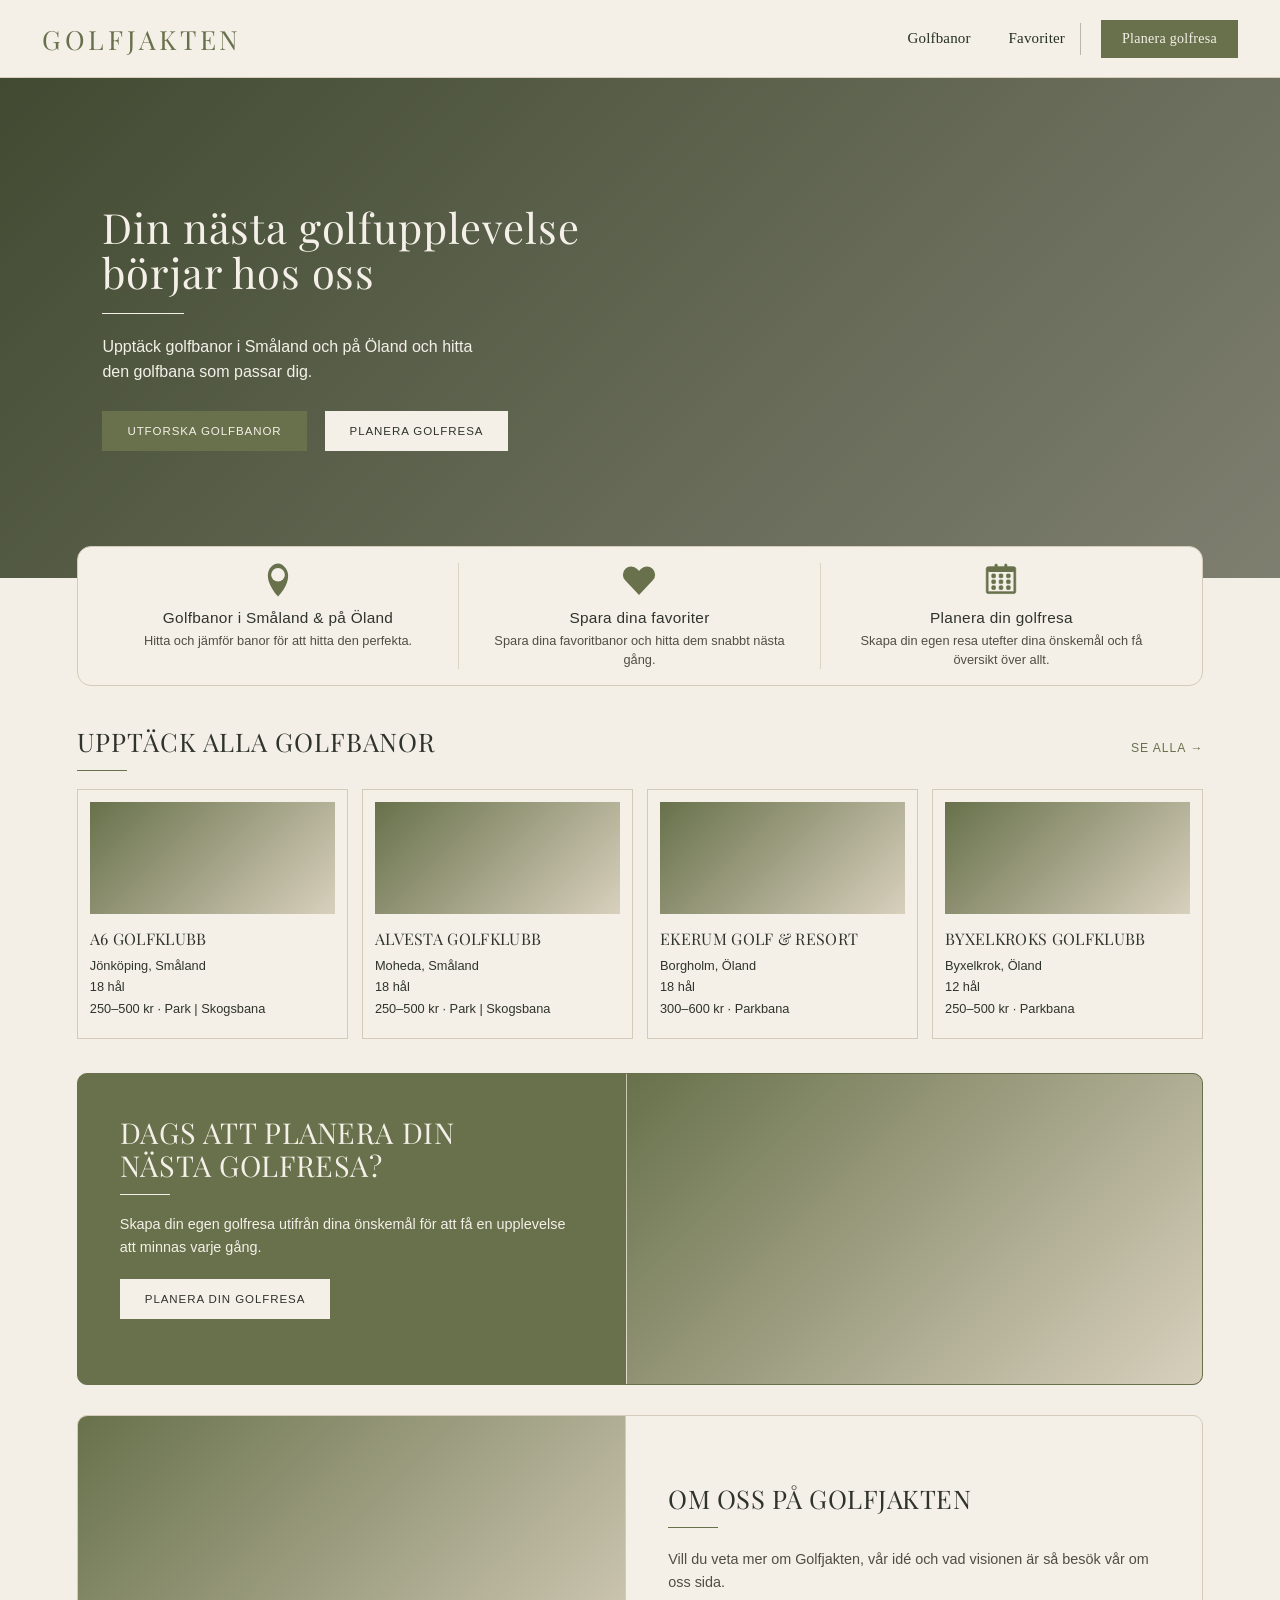
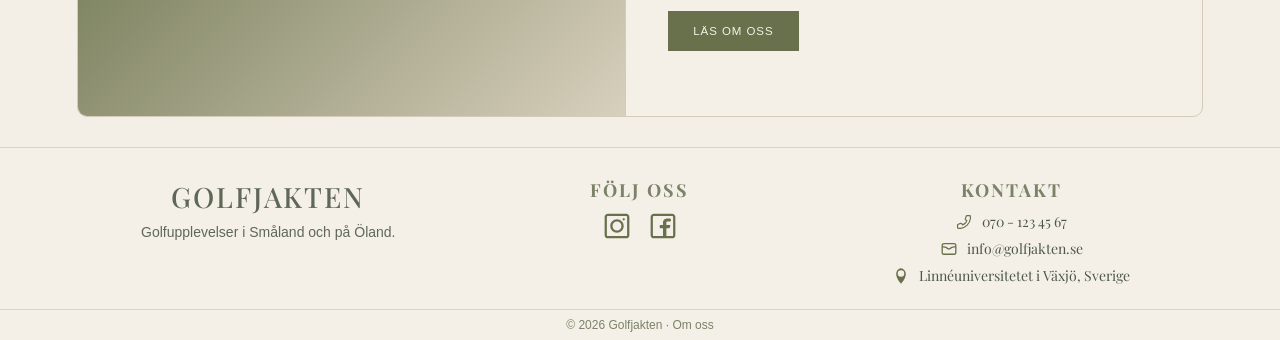
==== commit 4d1ef057: "fixade mer och la till ikoner till footer samt fixade i css och html för snabbvalen ska vara klickba" ====
--- a/index.html
+++ b/index.html
@@ -44,29 +44,29 @@
         </section>
 
         <section class="hero-ikoner">
-            <article>
-                <img src="images/ikoner/gps.svg" alt="Gps pin ikon">
+            <a href="golfbanor.html" class="hero-ikon-kort">
+                <img src="images/ikoner/gps.svg" alt="">
                 <div>
                     <h2>Golfbanor i Småland & på Öland</h2>
                     <p>Hitta och jämför banor för att hitta den perfekta.</p>
                 </div>
-            </article>
+            </a>
 
-            <article>
-                <img src="images/ikoner/heart.svg" alt="Hjärt ikon">
+            <a href="favoriter.html" class="hero-ikon-kort">
+                <img src="images/ikoner/heart.svg" alt="">
                 <div>
                     <h2>Spara dina favoriter</h2>
                     <p>Spara dina favoritbanor och hitta dem snabbt nästa gång.</p>
                 </div>
-            </article>
+            </a>
 
-            <article>
-                <img src="images/ikoner/kalender.svg" alt="Kalender ikon">
+            <a href="Golfresor.html" class="hero-ikon-kort">
+                <img src="images/ikoner/kalender.svg" alt="">
                 <div>
                     <h2>Planera din golfresa</h2>
                     <p>Skapa din egen resa utefter dina önskemål och få översikt över allt.</p>
                 </div>
-            </article>
+            </a>
         </section>
 
         <section class="upptack">
@@ -135,7 +135,7 @@
             <div>
                 <h2>Om oss på Golfjakten</h2>
                 <p>Vill du veta mer om Golfjakten, vår idé och vad visionen är så besök vår om oss sida.</p>
-                <a href="om.html" class="start-btn primary">Mer om oss</a>
+                <a href="om.html" class="start-btn primary">Läs om oss</a>
             </div>
         </section>
     </main>
--- a/css/global.css
+++ b/css/global.css
@@ -186,8 +186,8 @@
 }
 
 .footer-social-icons img {
-    width: 24px;
-    height: 24px;
+    width: 28px;
+    height: 28px;
     object-fit: contain;
 }
 
--- a/css/startsida.css
+++ b/css/startsida.css
@@ -52,8 +52,8 @@
     margin: 0;
     padding: 68px 8%;
     background:
-    linear-gradient(rgba(18, 28, 18, 0.45), rgba(18, 28, 18, 0.45)),
-    linear-gradient(135deg, #68714b, #d8d0bd);
+        linear-gradient(rgba(18, 28, 18, 0.45), rgba(18, 28, 18, 0.45)),
+        linear-gradient(135deg, #68714b, #d8d0bd);
     display: flex;
     align-items: center;
 }
@@ -108,14 +108,25 @@
     z-index: 2;
 }
 
-.hero-ikoner article {
+.hero-ikon-kort {
     padding: 0 20px;
     text-align: center;
     border-right: 1px solid #ddd3c1;
-}
-
-.hero-ikoner article:last-child {
+    color: inherit;
+    text-decoration: none;
+    transition: 0.3s ease;
+}
+
+.hero-ikon-kort:last-child {
     border-right: none;
+}
+
+.hero-ikon-kort:hover {
+    transform: translateY(-2px);
+}
+
+.hero-ikon-kort:hover h2 {
+    color: #68714b;
 }
 
 .hero-ikoner img {
@@ -286,7 +297,7 @@
     align-items: center;
 }
 
-.om-golfjakten > div:not(.om-bild) {
+.om-golfjakten>div:not(.om-bild) {
     padding: 42px;
 }
 
@@ -313,6 +324,7 @@
 
 /* Mellan skärmar */
 @media (max-width: 1000px) {
+
     .snabbval,
     .populara-lista {
         grid-template-columns: repeat(2, 1fr);
@@ -366,19 +378,22 @@
         overflow: hidden;
     }
 
-    .hero-ikoner article {
+    .hero-ikon-kort {
         display: block;
         text-align: center;
         padding: 18px 8px;
         border-right: 1px solid #ddd3c1;
         border-bottom: none;
-    }
-
-    .hero-ikoner article:nth-child(2) {
+
+        color: inherit;
+        text-decoration: none;
+    }
+
+    .hero-ikon-kort:nth-child(2) {
         border-right: none;
     }
 
-    .hero-ikoner article:nth-child(3) {
+    .hero-ikon-kort:nth-child(3) {
         grid-column: 1 / 3;
         width: 100%;
         justify-self: center;
@@ -386,12 +401,12 @@
         border-top: 1px solid #ddd3c1;
     }
 
-    .hero-ikoner article:nth-child(3) div {
+    .hero-ikon-kort:nth-child(3) div {
         max-width: 210px;
         margin: 0 auto;
     }
 
-    .hero-ikoner article::after {
+    .hero-ikon-kort::after {
         content: none;
     }
 
@@ -548,7 +563,7 @@
         background-color: #f4f0e8;
     }
 
-    .om-golfjakten > div:not(.om-bild) {
+    .om-golfjakten>div:not(.om-bild) {
         text-align: center;
         padding: 22px;
     }
@@ -574,4 +589,4 @@
         border-right: none;
         border-bottom: 1px solid #d4cab8;
     }
-}
+}
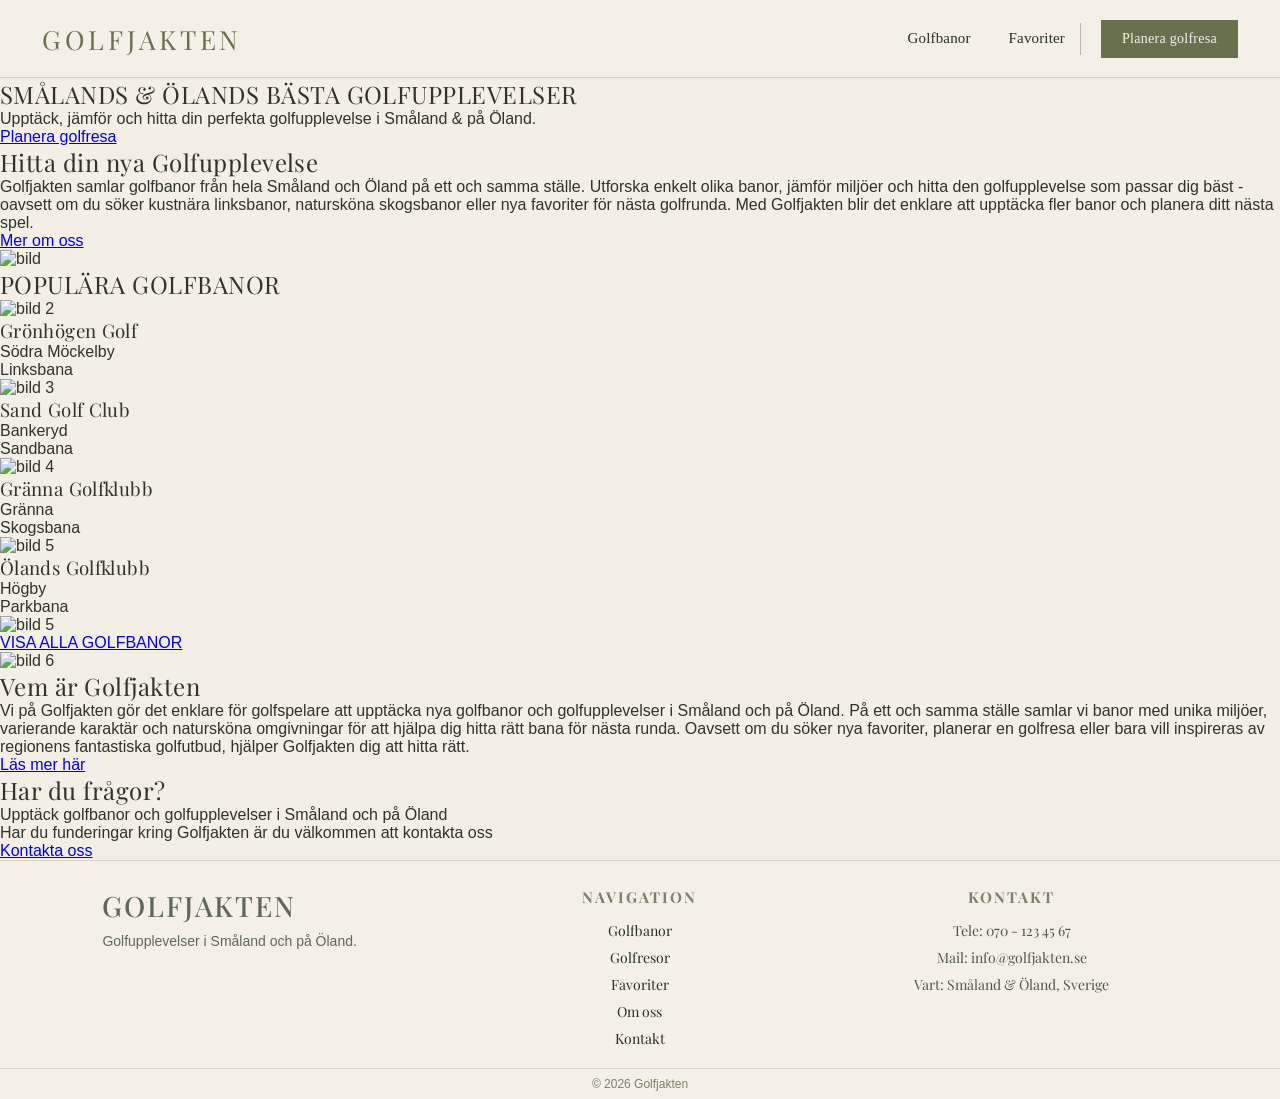
==== commit 5df02c2e: "Merge pull request #21 from Aggan1/ullas-kod Ullas kod" ====
--- a/index.html
+++ b/index.html
@@ -1,18 +1,20 @@
 <!DOCTYPE html>
-<html lang="sv">
+<html lang="en">
 
 <head>
     <meta charset="UTF-8">
     <meta name="viewport" content="width=device-width, initial-scale=1.0">
-    <title>Golfjakten</title>
 
+    <title>GOLFJAKTEN</title>
     <link rel="stylesheet" href="css/global.css">
     <link rel="stylesheet" href="css/startsida.css">
+    <script src="js/startsida-golfbanor.js" defer></script>
+
 </head>
 
 <body>
     <header class="toppbar">
-        <input type="checkbox" id="mobile-menu-toggle" class="mobile-menu-toggle" aria-label="Öppna meny">
+        <input type="checkbox" id="mobile-menu-toggle" class="mobile-menu-toggle">
 
         <a href="index.html" class="logo">GOLFJAKTEN</a>
 
@@ -30,159 +32,141 @@
         <a href="Golfresor.html" class="header-btn">Planera golfresa</a>
     </header>
 
-    <main class="startsida">
-        <section class="startsida-hero">
-            <div class="hero-text">
-                <h1>Din nästa golfupplevelse<br>börjar hos oss</h1>
-                <p>Upptäck golfbanor i Småland och på Öland och hitta den golfbana som passar dig.</p>
-
-                <div class="hero-knappar">
-                    <a href="golfbanor.html" class="start-btn primary">Utforska golfbanor</a>
-                    <a href="Golfresor.html" class="start-btn light">Planera golfresa</a>
-                </div>
+    <main>
+        <section class="intro">
+            <div class="intro-inne">
+                <h1>SMÅLANDS & ÖLANDS BÄSTA GOLFUPPLEVELSER</h1>
+                <p>Upptäck, jämför och hitta din perfekta golfupplevelse i Småland & på Öland.</p>
+                <a href="Golfresor.html" class="btn-boka">Planera golfresa</a>
             </div>
         </section>
 
-        <section class="hero-ikoner">
-            <a href="golfbanor.html" class="hero-ikon-kort">
-                <img src="images/ikoner/gps.svg" alt="">
-                <div>
-                    <h2>Golfbanor i Småland & på Öland</h2>
-                    <p>Hitta och jämför banor för att hitta den perfekta.</p>
-                </div>
-            </a>
+        <section class="om-oss">
+            <div class="oss-text">
+                <h2>Hitta din nya Golfupplevelse </h2>
+                <p>
+                    Golfjakten samlar golfbanor från hela Småland och Öland på ett och samma ställe.
+                    Utforska enkelt olika banor, jämför miljöer och hitta den golfupplevelse som passar dig bäst - oavsett om du söker
+                    kustnära linksbanor, natursköna skogsbanor eller nya favoriter för nästa golfrunda. Med Golfjakten blir det enklare
+                    att upptäcka fler banor och planera ditt nästa spel.
+                </p>
 
-            <a href="favoriter.html" class="hero-ikon-kort">
-                <img src="images/ikoner/heart.svg" alt="">
-                <div>
-                    <h2>Spara dina favoriter</h2>
-                    <p>Spara dina favoritbanor och hitta dem snabbt nästa gång.</p>
-                </div>
-            </a>
+                <a href="om.html" class="btn-om"> Mer om oss</a>
+            </div>
 
-            <a href="Golfresor.html" class="hero-ikon-kort">
-                <img src="images/ikoner/kalender.svg" alt="">
-                <div>
-                    <h2>Planera din golfresa</h2>
-                    <p>Skapa din egen resa utefter dina önskemål och få översikt över allt.</p>
-                </div>
-            </a>
+            <img src="images/Placeholder2.png" alt="bild">
+
         </section>
 
-        <section class="upptack">
-            <div class="section-top">
-                <h2>Upptäck alla golfbanor</h2>
-                <a href="golfbanor.html">Se alla →</a>
+        <section class="top-lista">
+            <h2>POPULÄRA GOLFBANOR</h2>
+
+            <div class="top-lista-kort">
+                <div class="korts">
+
+                    <article class="kort">
+                        <a href="golfbanor.html" class="kort-overlay" aria-label="Gå till golfbanor"></a>
+                        <img src="images/Placeholder4.png" alt="bild 2">
+                        <div>
+                            <h3>Grönhögen Golf</h3>
+                            <p>Södra Möckelby</p>
+                            <span>Linksbana</span>
+                        </div>
+                    </article>
+
+                    <article class="kort">
+                        <a href="golfbanor.html" class="kort-overlay" aria-label="Gå till golfbanor"></a>
+                        <img src="images/Placeholder5.png" alt="bild 3">
+                        <div>
+                            <h3>Sand Golf Club</h3>
+                            <p>Bankeryd</p>
+                            <span>Sandbana</span>
+                        </div>
+                    </article>
+
+                    <article class="kort">
+                        <a href="golfbanor.html" class="kort-overlay" aria-label="Gå till golfbanor"></a>
+                        <img src="images/Placeholder6.png" alt="bild 4">
+                        <div>
+                            <h3>Gränna Golfklubb</h3>
+                            <p>Gränna</p>
+                            <span>Skogsbana</span>
+                        </div>
+                    </article>
+
+                    <article class="kort">
+                        <a href="golfbanor.html" class="kort-overlay" aria-label="Gå till golfbanor"></a>
+                        <img src="images/Placeholder7.png" alt="bild 5">
+                        <div>
+                            <h3>Ölands Golfklubb</h3>
+                            <p>Högby</p>
+                            <span>Parkbana</span>
+                        </div>
+                    </article>
+
+                </div>
+
+                <div class="karta">
+                    <img src="images/karta.png" alt="bild 5">
+                </div>
             </div>
 
-            <div class="upptack-lista">
-                <a href="golfbanor.html" class="bana-kort">
-                    <div class="bana-bild"></div>
-                    <div>
-                        <h3>A6 Golfklubb</h3>
-                        <p>Jönköping, Småland</p>
-                        <p>18 hål</p>
-                        <p>250–500 kr · Park | Skogsbana</p>
-                    </div>
-                </a>
 
-                <a href="golfbanor.html" class="bana-kort">
-                    <div class="bana-bild"></div>
-                    <div>
-                        <h3>Alvesta Golfklubb</h3>
-                        <p>Moheda, Småland</p>
-                        <p>18 hål</p>
-                        <p>250–500 kr · Park | Skogsbana</p>
-                    </div>
-                </a>
+            <a href="golfbanor.html" class="se-allt">VISA ALLA GOLFBANOR</a>
+        </section>
 
-                <a href="golfbanor.html" class="bana-kort">
-                    <div class="bana-bild"></div>
-                    <div>
-                        <h3>Ekerum Golf & Resort</h3>
-                        <p>Borgholm, Öland</p>
-                        <p>18 hål</p>
-                        <p>300–600 kr · Parkbana</p>
-                    </div>
-                </a>
+        <section class="om-oss-sektion">
+            <img src="images/Placeholder3.png" alt="bild 6">
 
-                <a href="golfbanor.html" class="bana-kort">
-                    <div class="bana-bild"></div>
-                    <div>
-                        <h3>Byxelkroks Golfklubb</h3>
-                        <p>Byxelkrok, Öland</p>
-                        <p>12 hål</p>
-                        <p>250–500 kr · Parkbana</p>
-                    </div>
-                </a>
+            <div class="text-omoss">
+                <h2>Vem är Golfjakten</h2>
+                <p>
+                    Vi på Golfjakten gör det enklare för golfspelare att upptäcka nya golfbanor och golfupplevelser i Småland och på Öland.
+                    På ett och samma ställe samlar vi banor med unika miljöer, varierande karaktär och natursköna omgivningar för att hjälpa
+                    dig hitta rätt bana för nästa runda. Oavsett om du söker nya favoriter, planerar en golfresa eller bara vill inspireras av
+                    regionens fantastiska golfutbud, hjälper Golfjakten dig att hitta rätt.
+                </p>
+                <a href="om.html" class="btn-om">Läs mer här</a>
+            </div>
+        </section>
+
+        <section class="kontakt">
+            <h2>Har du frågor?</h2>
+            <p>Upptäck golfbanor och golfupplevelser i Småland och på Öland</p>
+            <p>Har du funderingar kring Golfjakten är du välkommen att kontakta oss</p>
+            <a href="kontakt.html" class="btn-kontakt"> Kontakta oss </a>
+        </section>
+
+        <footer class="footer">
+
+            <div class="footer-logo">
+                <h2>GOLFJAKTEN</h2>
+                <p>Golfupplevelser i Småland och på Öland.</p>
             </div>
 
-            <a href="golfbanor.html" class="mobile-all-link">Visa alla golfbanor</a>
-        </section>
-
-        <section class="planera-box">
-            <div class="planera-text">
-                <h2>Dags att planera din nästa golfresa?</h2>
-                <p>Skapa din egen golfresa utifrån dina önskemål för att få en upplevelse att minnas varje gång.</p>
-                <a href="Golfresor.html" class="start-btn light">Planera din golfresa</a>
+            <div class="footer-links">
+                <h4>NAVIGATION</h4>
+                <a href="golfbanor.html">Golfbanor</a>
+                <a href="Golfresor.html">Golfresor</a>
+                <a href="">Favoriter</a>
+                <a href="om.html">Om oss</a>
+                <a href="kontakt.html">Kontakt</a>
             </div>
 
-            <div class="planera-bild"></div>
-        </section>
+            <div class="footer-kontakt">
+                <h4>KONTAKT</h4>
 
-        <section class="om-golfjakten">
-            <div class="om-bild"></div>
-            <div>
-                <h2>Om oss på Golfjakten</h2>
-                <p>Vill du veta mer om Golfjakten, vår idé och vad visionen är så besök vår om oss sida.</p>
-                <a href="om.html" class="start-btn primary">Läs om oss</a>
+                <p> Tele: 070 - 123 45 67</p>
+                <p> Mail: info@golfjakten.se</p>
+                <p> Vart: Småland & Öland, Sverige</p>
             </div>
-        </section>
-    </main>
 
-    <footer class="footer">
-        <div class="footer-logo">
-            <h2>GOLFJAKTEN</h2>
-            <p>Golfupplevelser i Småland och på Öland.</p>
+        </footer>
+
+        <div class="footer-bottom">
+            <p>© 2026 Golfjakten</p>
         </div>
 
-        <div class="footer-social">
-            <h4>FÖLJ OSS</h4>
-
-            <div class="footer-social-icons">
-                <a href="#" aria-label="Instagram">
-                    <img src="images/ikoner/instagram.svg" alt="Instagram ikon">
-                </a>
-
-                <a href="#" aria-label="Facebook">
-                    <img src="images/ikoner/facebook.svg" alt="Facebook ikon">
-                </a>
-            </div>
-        </div>
-
-        <div class="footer-kontakt">
-            <h4>KONTAKT</h4>
-
-            <div class="footer-kontakt-del">
-                <img src="images/ikoner/phone.svg" alt="Telefon ikon">
-                <p>070 - 123 45 67</p>
-            </div>
-
-            <div class="footer-kontakt-del">
-                <img src="images/ikoner/mail.svg" alt="Mejl ikon">
-                <p>info@golfjakten.se</p>
-            </div>
-
-            <div class="footer-kontakt-del">
-                <img src="images/ikoner/gps.svg" alt="Gps pin ikon">
-                <p>Linnéuniversitetet i Växjö, Sverige</p>
-            </div>
-        </div>
-    </footer>
-
-    <div class="footer-bottom">
-        <p>© 2026 Golfjakten · <a href="om.html">Om oss</a></p>
-    </div>
 </body>
 
 </html>
--- a/css/global.css
+++ b/css/global.css
@@ -34,9 +34,11 @@
     width: 100%;
     height: 78px;
     padding: 0 42px;
+
     display: flex;
     align-items: center;
     justify-content: space-between;
+
     background: #f4f0e8;
     border-bottom: 1px solid #d8cebc;
 }
@@ -59,12 +61,14 @@
 
 .nav a {
     position: relative;
+
     font-family: Georgia, "Times New Roman", serif;
     font-size: 15px;
     font-weight: 400;
     letter-spacing: 0.01em;
     color: #25301f;
     text-decoration: none;
+
     transition: 0.3s ease;
 }
 
@@ -78,6 +82,7 @@
     position: absolute;
     left: 0;
     bottom: -8px;
+
     width: 100%;
     height: 1px;
     background: #68714b;
@@ -85,16 +90,20 @@
 
 .header-btn {
     position: relative;
+
     margin-left: 36px;
     padding: 10px 20px;
+
     background: #68714b;
     border: 1px solid #68714b;
     color: #f4f0e8;
+
     font-family: Georgia, "Times New Roman", serif;
     font-size: 14px;
     font-weight: 500;
     letter-spacing: 0.02em;
     text-decoration: none;
+
     transition: 0.3s ease;
 }
 
@@ -104,6 +113,7 @@
     left: -22px;
     top: 50%;
     transform: translateY(-50%);
+
     width: 1px;
     height: 32px;
     background: #bab5af;
@@ -123,17 +133,19 @@
 /* Footer */
 .footer {
     background: #f4f0e8;
-    padding: 30px 8% 24px;
+    padding: 26px 8% 20px;
+
     display: grid;
     grid-template-columns: repeat(3, 1fr);
     gap: 40px;
     align-items: start;
+
     border-top: 1px solid #ddd3c1;
     text-align: center;
 }
 
 .footer-logo {
-    text-align: center;
+    text-align: left;
 }
 
 .footer-logo h2 {
@@ -151,61 +163,41 @@
     line-height: 1.7;
 }
 
-.footer-social,
+.footer-links,
 .footer-kontakt {
     font-family: "Playfair Display", Georgia, serif;
+
     display: flex;
     flex-direction: column;
     align-items: center;
     gap: 8px;
+
     text-align: center;
 }
 
-.footer-social h4,
+.footer-links h4,
 .footer-kontakt h4 {
-    font-size: 18px;
+    font-size: 15px;
     letter-spacing: 2px;
     color: #7b8268;
-    margin-bottom: 2px;
+    margin-bottom: 6px;
     text-transform: uppercase;
 }
 
-.footer-social-icons {
-    display: flex;
-    align-items: center;
-    gap: 18px;
-}
-
-.footer-social-icons a {
-    width: 28px;
-    height: 28px;
-
-    display: flex;
-    align-items: center;
-    justify-content: center;
-}
-
-.footer-social-icons img {
-    width: 28px;
-    height: 28px;
-    object-fit: contain;
+.footer-links a {
+    color: #25301f;
+    font-size: 14px;
+    text-decoration: none;
+    transition: 0.3s ease;
+}
+
+.footer-links a:hover {
+    color: #68714b;
 }
 
 .footer-kontakt p {
     color: #4e5748;
     font-size: 14px;
-}
-
-.footer-kontakt-del {
-    display: flex;
-    align-items: center;
-    gap: 10px;
-}
-
-.footer-kontakt-del img {
-    width: 16px;
-    height: 16px;
-    object-fit: contain;
 }
 
 .footer-bottom {
@@ -215,18 +207,9 @@
     padding: 8px 8%;
 }
 
-.footer-bottom p,
-.footer-bottom a {
+.footer-bottom p {
     font-size: 12px;
     color: #7b8268;
-}
-
-.footer-bottom a {
-    text-decoration: none;
-}
-
-.footer-bottom a:hover {
-    color: #68714b;
 }
 
 /* Mobil */
@@ -250,9 +233,11 @@
     .mobile-menu-button {
         width: 28px;
         height: 28px;
+
         display: flex;
         align-items: center;
         justify-content: center;
+
         cursor: pointer;
     }
 
@@ -265,11 +250,11 @@
         display: none;
     }
 
-    .mobile-menu-toggle:checked~.mobile-menu-button .menu-icon {
+    .mobile-menu-toggle:checked ~ .mobile-menu-button .menu-icon {
         display: none;
     }
 
-    .mobile-menu-toggle:checked~.mobile-menu-button .close-icon {
+    .mobile-menu-toggle:checked ~ .mobile-menu-button .close-icon {
         display: block;
     }
 
@@ -279,18 +264,21 @@
         top: 76px;
         right: 0;
         z-index: 4000;
+
         width: min(72vw, 280px);
         padding: 24px;
+
         background-color: #f4f0e8;
         border-left: 1px solid #d8cebc;
         border-bottom: 1px solid #d8cebc;
         box-shadow: -8px 10px 24px rgba(47, 51, 43, 0.12);
+
         flex-direction: column;
         align-items: center;
         gap: 20px;
     }
 
-    .mobile-menu-toggle:checked~.nav {
+    .mobile-menu-toggle:checked ~ .nav {
         display: flex;
     }
 
@@ -305,32 +293,33 @@
         min-width: 190px;
         margin-top: 2px;
         padding: 10px 16px;
+
         background-color: #68714b;
         color: #f4f0e8 !important;
+
         font-size: 0.96rem !important;
         text-align: center;
     }
 
     .footer {
-    grid-template-columns: 1fr;
-    gap: 28px;
-    padding: 34px 28px 26px;
-    text-align: center;
-}
-
-.footer-logo,
-.footer-social,
-.footer-kontakt {
-    align-items: center;
-    text-align: center;
-}
-
-.footer-social h4,
-.footer-kontakt h4 {
-    font-size: 16px;
-}
-
-.footer-kontakt-del {
-    justify-content: center;
-}
+        grid-template-columns: 1fr;
+        gap: 28px;
+        padding: 34px 28px 26px;
+        text-align: center;
+    }
+
+    .footer-logo {
+        text-align: center;
+    }
+
+    .footer-links,
+    .footer-kontakt {
+        align-items: center;
+        text-align: center;
+    }
+
+    .footer-links h4,
+    .footer-kontakt h4 {
+        font-size: 16px;
+    }
 }
--- a/css/startsida.css
+++ b/css/startsida.css
@@ -7,7 +7,6 @@
     color: #2f332b;
 }
 
-.hero-bild,
 .bana-bild,
 .planera-bild,
 .om-bild {
@@ -179,7 +178,7 @@
     letter-spacing: 0.08em;
 }
 
-/* Populära banor */
+/* Upptäck golfbanor */
 .upptack {
     padding: 0 0 20px;
 }
@@ -325,8 +324,8 @@
 /* Mellan skärmar */
 @media (max-width: 1000px) {
 
-    .snabbval,
-    .populara-lista {
+    .hero-ikoner,
+    .upptack-lista {
         grid-template-columns: repeat(2, 1fr);
     }
 
@@ -336,7 +335,7 @@
     }
 }
 
-/* Mobil skärmar */
+/* Mobilanpassning */
 @media (max-width: 700px) {
     .startsida-hero {
         min-height: 470px;
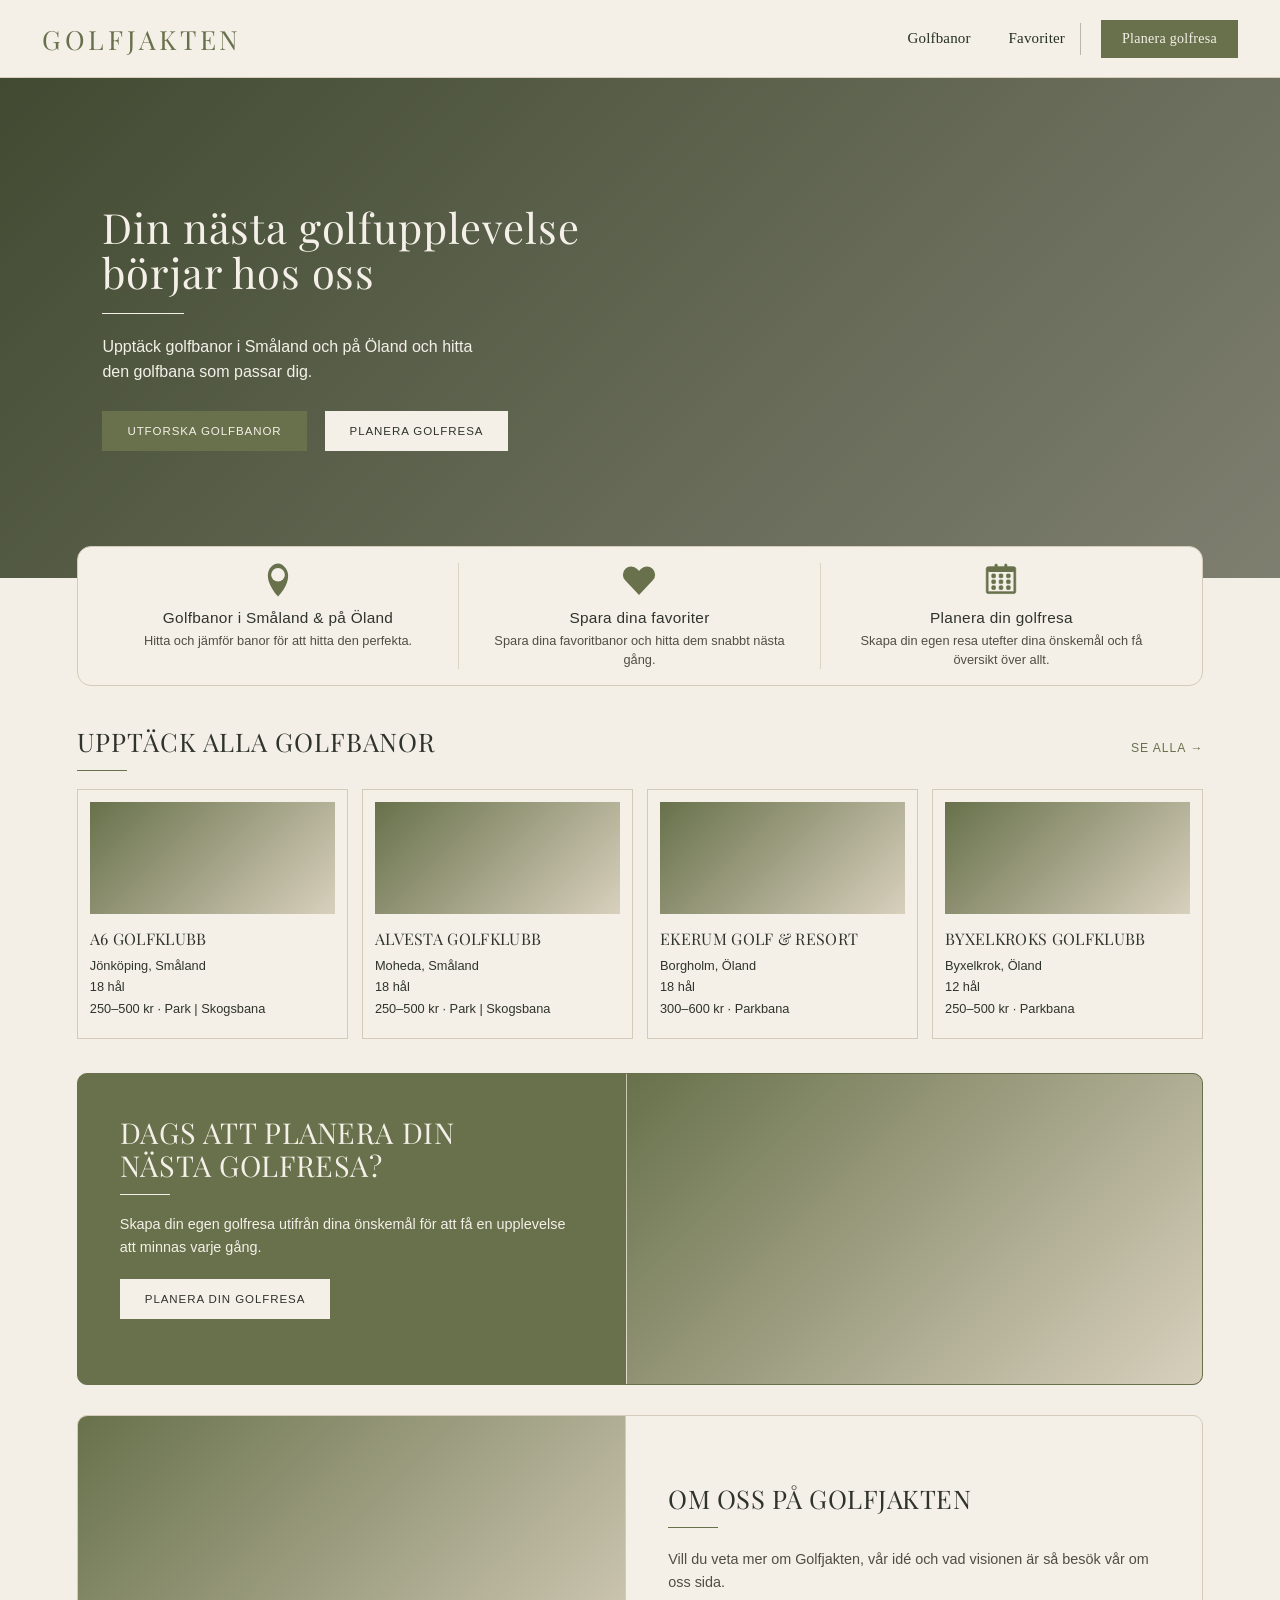
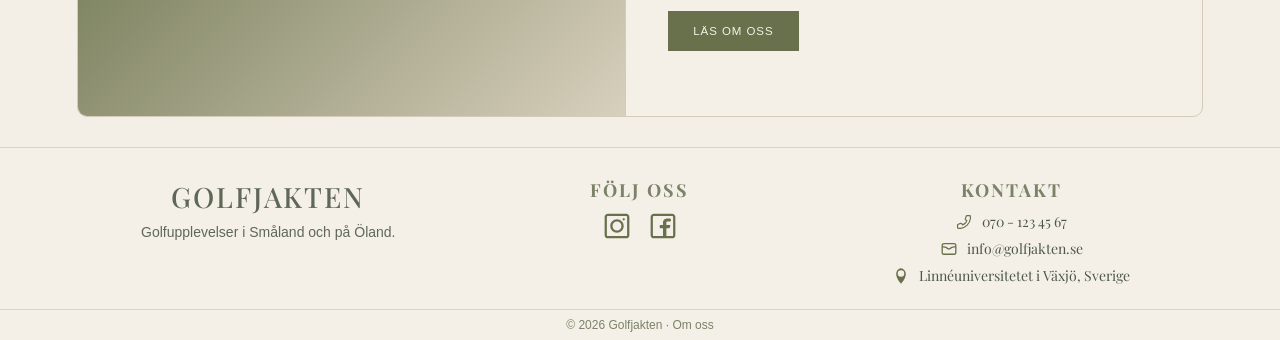
==== commit 09e246df: "Merge branch 'Dev' into ullas-kod" ====
--- a/index.html
+++ b/index.html
@@ -1,20 +1,18 @@
 <!DOCTYPE html>
-<html lang="en">
+<html lang="sv">
 
 <head>
     <meta charset="UTF-8">
     <meta name="viewport" content="width=device-width, initial-scale=1.0">
+    <title>Golfjakten</title>
 
-    <title>GOLFJAKTEN</title>
     <link rel="stylesheet" href="css/global.css">
     <link rel="stylesheet" href="css/startsida.css">
-    <script src="js/startsida-golfbanor.js" defer></script>
-
 </head>
 
 <body>
     <header class="toppbar">
-        <input type="checkbox" id="mobile-menu-toggle" class="mobile-menu-toggle">
+        <input type="checkbox" id="mobile-menu-toggle" class="mobile-menu-toggle" aria-label="Öppna meny">
 
         <a href="index.html" class="logo">GOLFJAKTEN</a>
 
@@ -32,141 +30,159 @@
         <a href="Golfresor.html" class="header-btn">Planera golfresa</a>
     </header>
 
-    <main>
-        <section class="intro">
-            <div class="intro-inne">
-                <h1>SMÅLANDS & ÖLANDS BÄSTA GOLFUPPLEVELSER</h1>
-                <p>Upptäck, jämför och hitta din perfekta golfupplevelse i Småland & på Öland.</p>
-                <a href="Golfresor.html" class="btn-boka">Planera golfresa</a>
+    <main class="startsida">
+        <section class="startsida-hero">
+            <div class="hero-text">
+                <h1>Din nästa golfupplevelse<br>börjar hos oss</h1>
+                <p>Upptäck golfbanor i Småland och på Öland och hitta den golfbana som passar dig.</p>
+
+                <div class="hero-knappar">
+                    <a href="golfbanor.html" class="start-btn primary">Utforska golfbanor</a>
+                    <a href="Golfresor.html" class="start-btn light">Planera golfresa</a>
+                </div>
             </div>
         </section>
 
-        <section class="om-oss">
-            <div class="oss-text">
-                <h2>Hitta din nya Golfupplevelse </h2>
-                <p>
-                    Golfjakten samlar golfbanor från hela Småland och Öland på ett och samma ställe.
-                    Utforska enkelt olika banor, jämför miljöer och hitta den golfupplevelse som passar dig bäst - oavsett om du söker
-                    kustnära linksbanor, natursköna skogsbanor eller nya favoriter för nästa golfrunda. Med Golfjakten blir det enklare
-                    att upptäcka fler banor och planera ditt nästa spel.
-                </p>
+        <section class="hero-ikoner">
+            <a href="golfbanor.html" class="hero-ikon-kort">
+                <img src="images/ikoner/gps.svg" alt="">
+                <div>
+                    <h2>Golfbanor i Småland & på Öland</h2>
+                    <p>Hitta och jämför banor för att hitta den perfekta.</p>
+                </div>
+            </a>
 
-                <a href="om.html" class="btn-om"> Mer om oss</a>
+            <a href="favoriter.html" class="hero-ikon-kort">
+                <img src="images/ikoner/heart.svg" alt="">
+                <div>
+                    <h2>Spara dina favoriter</h2>
+                    <p>Spara dina favoritbanor och hitta dem snabbt nästa gång.</p>
+                </div>
+            </a>
+
+            <a href="Golfresor.html" class="hero-ikon-kort">
+                <img src="images/ikoner/kalender.svg" alt="">
+                <div>
+                    <h2>Planera din golfresa</h2>
+                    <p>Skapa din egen resa utefter dina önskemål och få översikt över allt.</p>
+                </div>
+            </a>
+        </section>
+
+        <section class="upptack">
+            <div class="section-top">
+                <h2>Upptäck alla golfbanor</h2>
+                <a href="golfbanor.html">Se alla →</a>
             </div>
 
-            <img src="images/Placeholder2.png" alt="bild">
+            <div class="upptack-lista">
+                <a href="golfbanor.html" class="bana-kort">
+                    <div class="bana-bild"></div>
+                    <div>
+                        <h3>A6 Golfklubb</h3>
+                        <p>Jönköping, Småland</p>
+                        <p>18 hål</p>
+                        <p>250–500 kr · Park | Skogsbana</p>
+                    </div>
+                </a>
 
+                <a href="golfbanor.html" class="bana-kort">
+                    <div class="bana-bild"></div>
+                    <div>
+                        <h3>Alvesta Golfklubb</h3>
+                        <p>Moheda, Småland</p>
+                        <p>18 hål</p>
+                        <p>250–500 kr · Park | Skogsbana</p>
+                    </div>
+                </a>
+
+                <a href="golfbanor.html" class="bana-kort">
+                    <div class="bana-bild"></div>
+                    <div>
+                        <h3>Ekerum Golf & Resort</h3>
+                        <p>Borgholm, Öland</p>
+                        <p>18 hål</p>
+                        <p>300–600 kr · Parkbana</p>
+                    </div>
+                </a>
+
+                <a href="golfbanor.html" class="bana-kort">
+                    <div class="bana-bild"></div>
+                    <div>
+                        <h3>Byxelkroks Golfklubb</h3>
+                        <p>Byxelkrok, Öland</p>
+                        <p>12 hål</p>
+                        <p>250–500 kr · Parkbana</p>
+                    </div>
+                </a>
+            </div>
+
+            <a href="golfbanor.html" class="mobile-all-link">Visa alla golfbanor</a>
         </section>
 
-        <section class="top-lista">
-            <h2>POPULÄRA GOLFBANOR</h2>
-
-            <div class="top-lista-kort">
-                <div class="korts">
-
-                    <article class="kort">
-                        <a href="golfbanor.html" class="kort-overlay" aria-label="Gå till golfbanor"></a>
-                        <img src="images/Placeholder4.png" alt="bild 2">
-                        <div>
-                            <h3>Grönhögen Golf</h3>
-                            <p>Södra Möckelby</p>
-                            <span>Linksbana</span>
-                        </div>
-                    </article>
-
-                    <article class="kort">
-                        <a href="golfbanor.html" class="kort-overlay" aria-label="Gå till golfbanor"></a>
-                        <img src="images/Placeholder5.png" alt="bild 3">
-                        <div>
-                            <h3>Sand Golf Club</h3>
-                            <p>Bankeryd</p>
-                            <span>Sandbana</span>
-                        </div>
-                    </article>
-
-                    <article class="kort">
-                        <a href="golfbanor.html" class="kort-overlay" aria-label="Gå till golfbanor"></a>
-                        <img src="images/Placeholder6.png" alt="bild 4">
-                        <div>
-                            <h3>Gränna Golfklubb</h3>
-                            <p>Gränna</p>
-                            <span>Skogsbana</span>
-                        </div>
-                    </article>
-
-                    <article class="kort">
-                        <a href="golfbanor.html" class="kort-overlay" aria-label="Gå till golfbanor"></a>
-                        <img src="images/Placeholder7.png" alt="bild 5">
-                        <div>
-                            <h3>Ölands Golfklubb</h3>
-                            <p>Högby</p>
-                            <span>Parkbana</span>
-                        </div>
-                    </article>
-
-                </div>
-
-                <div class="karta">
-                    <img src="images/karta.png" alt="bild 5">
-                </div>
+        <section class="planera-box">
+            <div class="planera-text">
+                <h2>Dags att planera din nästa golfresa?</h2>
+                <p>Skapa din egen golfresa utifrån dina önskemål för att få en upplevelse att minnas varje gång.</p>
+                <a href="Golfresor.html" class="start-btn light">Planera din golfresa</a>
             </div>
 
-
-            <a href="golfbanor.html" class="se-allt">VISA ALLA GOLFBANOR</a>
+            <div class="planera-bild"></div>
         </section>
 
-        <section class="om-oss-sektion">
-            <img src="images/Placeholder3.png" alt="bild 6">
-
-            <div class="text-omoss">
-                <h2>Vem är Golfjakten</h2>
-                <p>
-                    Vi på Golfjakten gör det enklare för golfspelare att upptäcka nya golfbanor och golfupplevelser i Småland och på Öland.
-                    På ett och samma ställe samlar vi banor med unika miljöer, varierande karaktär och natursköna omgivningar för att hjälpa
-                    dig hitta rätt bana för nästa runda. Oavsett om du söker nya favoriter, planerar en golfresa eller bara vill inspireras av
-                    regionens fantastiska golfutbud, hjälper Golfjakten dig att hitta rätt.
-                </p>
-                <a href="om.html" class="btn-om">Läs mer här</a>
+        <section class="om-golfjakten">
+            <div class="om-bild"></div>
+            <div>
+                <h2>Om oss på Golfjakten</h2>
+                <p>Vill du veta mer om Golfjakten, vår idé och vad visionen är så besök vår om oss sida.</p>
+                <a href="om.html" class="start-btn primary">Läs om oss</a>
             </div>
         </section>
+    </main>
 
-        <section class="kontakt">
-            <h2>Har du frågor?</h2>
-            <p>Upptäck golfbanor och golfupplevelser i Småland och på Öland</p>
-            <p>Har du funderingar kring Golfjakten är du välkommen att kontakta oss</p>
-            <a href="kontakt.html" class="btn-kontakt"> Kontakta oss </a>
-        </section>
+    <footer class="footer">
+        <div class="footer-logo">
+            <h2>GOLFJAKTEN</h2>
+            <p>Golfupplevelser i Småland och på Öland.</p>
+        </div>
 
-        <footer class="footer">
+        <div class="footer-social">
+            <h4>FÖLJ OSS</h4>
 
-            <div class="footer-logo">
-                <h2>GOLFJAKTEN</h2>
-                <p>Golfupplevelser i Småland och på Öland.</p>
+            <div class="footer-social-icons">
+                <a href="#" aria-label="Instagram">
+                    <img src="images/ikoner/instagram.svg" alt="Instagram ikon">
+                </a>
+
+                <a href="#" aria-label="Facebook">
+                    <img src="images/ikoner/facebook.svg" alt="Facebook ikon">
+                </a>
+            </div>
+        </div>
+
+        <div class="footer-kontakt">
+            <h4>KONTAKT</h4>
+
+            <div class="footer-kontakt-del">
+                <img src="images/ikoner/phone.svg" alt="Telefon ikon">
+                <p>070 - 123 45 67</p>
             </div>
 
-            <div class="footer-links">
-                <h4>NAVIGATION</h4>
-                <a href="golfbanor.html">Golfbanor</a>
-                <a href="Golfresor.html">Golfresor</a>
-                <a href="">Favoriter</a>
-                <a href="om.html">Om oss</a>
-                <a href="kontakt.html">Kontakt</a>
+            <div class="footer-kontakt-del">
+                <img src="images/ikoner/mail.svg" alt="Mejl ikon">
+                <p>info@golfjakten.se</p>
             </div>
 
-            <div class="footer-kontakt">
-                <h4>KONTAKT</h4>
+            <div class="footer-kontakt-del">
+                <img src="images/ikoner/gps.svg" alt="Gps pin ikon">
+                <p>Linnéuniversitetet i Växjö, Sverige</p>
+            </div>
+        </div>
+    </footer>
 
-                <p> Tele: 070 - 123 45 67</p>
-                <p> Mail: info@golfjakten.se</p>
-                <p> Vart: Småland & Öland, Sverige</p>
-            </div>
-
-        </footer>
-
-        <div class="footer-bottom">
-            <p>© 2026 Golfjakten</p>
-        </div>
-
+    <div class="footer-bottom">
+        <p>© 2026 Golfjakten · <a href="om.html">Om oss</a></p>
+    </div>
 </body>
 
 </html>
--- a/css/global.css
+++ b/css/global.css
@@ -34,11 +34,9 @@
     width: 100%;
     height: 78px;
     padding: 0 42px;
-
     display: flex;
     align-items: center;
     justify-content: space-between;
-
     background: #f4f0e8;
     border-bottom: 1px solid #d8cebc;
 }
@@ -61,14 +59,12 @@
 
 .nav a {
     position: relative;
-
     font-family: Georgia, "Times New Roman", serif;
     font-size: 15px;
     font-weight: 400;
     letter-spacing: 0.01em;
     color: #25301f;
     text-decoration: none;
-
     transition: 0.3s ease;
 }
 
@@ -82,7 +78,6 @@
     position: absolute;
     left: 0;
     bottom: -8px;
-
     width: 100%;
     height: 1px;
     background: #68714b;
@@ -90,20 +85,16 @@
 
 .header-btn {
     position: relative;
-
     margin-left: 36px;
     padding: 10px 20px;
-
     background: #68714b;
     border: 1px solid #68714b;
     color: #f4f0e8;
-
     font-family: Georgia, "Times New Roman", serif;
     font-size: 14px;
     font-weight: 500;
     letter-spacing: 0.02em;
     text-decoration: none;
-
     transition: 0.3s ease;
 }
 
@@ -113,7 +104,6 @@
     left: -22px;
     top: 50%;
     transform: translateY(-50%);
-
     width: 1px;
     height: 32px;
     background: #bab5af;
@@ -133,19 +123,17 @@
 /* Footer */
 .footer {
     background: #f4f0e8;
-    padding: 26px 8% 20px;
-
+    padding: 30px 8% 24px;
     display: grid;
     grid-template-columns: repeat(3, 1fr);
     gap: 40px;
     align-items: start;
-
     border-top: 1px solid #ddd3c1;
     text-align: center;
 }
 
 .footer-logo {
-    text-align: left;
+    text-align: center;
 }
 
 .footer-logo h2 {
@@ -163,36 +151,44 @@
     line-height: 1.7;
 }
 
-.footer-links,
+.footer-social,
 .footer-kontakt {
     font-family: "Playfair Display", Georgia, serif;
-
     display: flex;
     flex-direction: column;
     align-items: center;
     gap: 8px;
-
-    text-align: center;
-}
-
-.footer-links h4,
+    text-align: center;
+}
+
+.footer-social h4,
 .footer-kontakt h4 {
-    font-size: 15px;
+    font-size: 18px;
     letter-spacing: 2px;
     color: #7b8268;
-    margin-bottom: 6px;
+    margin-bottom: 2px;
     text-transform: uppercase;
 }
 
-.footer-links a {
-    color: #25301f;
-    font-size: 14px;
-    text-decoration: none;
-    transition: 0.3s ease;
-}
-
-.footer-links a:hover {
-    color: #68714b;
+.footer-social-icons {
+    display: flex;
+    align-items: center;
+    gap: 18px;
+}
+
+.footer-social-icons a {
+    width: 28px;
+    height: 28px;
+
+    display: flex;
+    align-items: center;
+    justify-content: center;
+}
+
+.footer-social-icons img {
+    width: 28px;
+    height: 28px;
+    object-fit: contain;
 }
 
 .footer-kontakt p {
@@ -200,6 +196,18 @@
     font-size: 14px;
 }
 
+.footer-kontakt-del {
+    display: flex;
+    align-items: center;
+    gap: 10px;
+}
+
+.footer-kontakt-del img {
+    width: 16px;
+    height: 16px;
+    object-fit: contain;
+}
+
 .footer-bottom {
     background: #f4f0e8;
     border-top: 1px solid #ddd3c1;
@@ -207,9 +215,18 @@
     padding: 8px 8%;
 }
 
-.footer-bottom p {
+.footer-bottom p,
+.footer-bottom a {
     font-size: 12px;
     color: #7b8268;
+}
+
+.footer-bottom a {
+    text-decoration: none;
+}
+
+.footer-bottom a:hover {
+    color: #68714b;
 }
 
 /* Mobil */
@@ -233,11 +250,9 @@
     .mobile-menu-button {
         width: 28px;
         height: 28px;
-
         display: flex;
         align-items: center;
         justify-content: center;
-
         cursor: pointer;
     }
 
@@ -250,11 +265,11 @@
         display: none;
     }
 
-    .mobile-menu-toggle:checked ~ .mobile-menu-button .menu-icon {
+    .mobile-menu-toggle:checked~.mobile-menu-button .menu-icon {
         display: none;
     }
 
-    .mobile-menu-toggle:checked ~ .mobile-menu-button .close-icon {
+    .mobile-menu-toggle:checked~.mobile-menu-button .close-icon {
         display: block;
     }
 
@@ -264,21 +279,18 @@
         top: 76px;
         right: 0;
         z-index: 4000;
-
         width: min(72vw, 280px);
         padding: 24px;
-
         background-color: #f4f0e8;
         border-left: 1px solid #d8cebc;
         border-bottom: 1px solid #d8cebc;
         box-shadow: -8px 10px 24px rgba(47, 51, 43, 0.12);
-
         flex-direction: column;
         align-items: center;
         gap: 20px;
     }
 
-    .mobile-menu-toggle:checked ~ .nav {
+    .mobile-menu-toggle:checked~.nav {
         display: flex;
     }
 
@@ -293,33 +305,32 @@
         min-width: 190px;
         margin-top: 2px;
         padding: 10px 16px;
-
         background-color: #68714b;
         color: #f4f0e8 !important;
-
         font-size: 0.96rem !important;
         text-align: center;
     }
 
     .footer {
-        grid-template-columns: 1fr;
-        gap: 28px;
-        padding: 34px 28px 26px;
-        text-align: center;
-    }
-
-    .footer-logo {
-        text-align: center;
-    }
-
-    .footer-links,
-    .footer-kontakt {
-        align-items: center;
-        text-align: center;
-    }
-
-    .footer-links h4,
-    .footer-kontakt h4 {
-        font-size: 16px;
-    }
+    grid-template-columns: 1fr;
+    gap: 28px;
+    padding: 34px 28px 26px;
+    text-align: center;
+}
+
+.footer-logo,
+.footer-social,
+.footer-kontakt {
+    align-items: center;
+    text-align: center;
+}
+
+.footer-social h4,
+.footer-kontakt h4 {
+    font-size: 16px;
+}
+
+.footer-kontakt-del {
+    justify-content: center;
+}
 }
--- a/css/startsida.css
+++ b/css/startsida.css
@@ -7,6 +7,7 @@
     color: #2f332b;
 }
 
+.hero-bild,
 .bana-bild,
 .planera-bild,
 .om-bild {
@@ -178,7 +179,7 @@
     letter-spacing: 0.08em;
 }
 
-/* Upptäck golfbanor */
+/* Populära banor */
 .upptack {
     padding: 0 0 20px;
 }
@@ -324,8 +325,8 @@
 /* Mellan skärmar */
 @media (max-width: 1000px) {
 
-    .hero-ikoner,
-    .upptack-lista {
+    .snabbval,
+    .populara-lista {
         grid-template-columns: repeat(2, 1fr);
     }
 
@@ -335,7 +336,7 @@
     }
 }
 
-/* Mobilanpassning */
+/* Mobil skärmar */
 @media (max-width: 700px) {
     .startsida-hero {
         min-height: 470px;
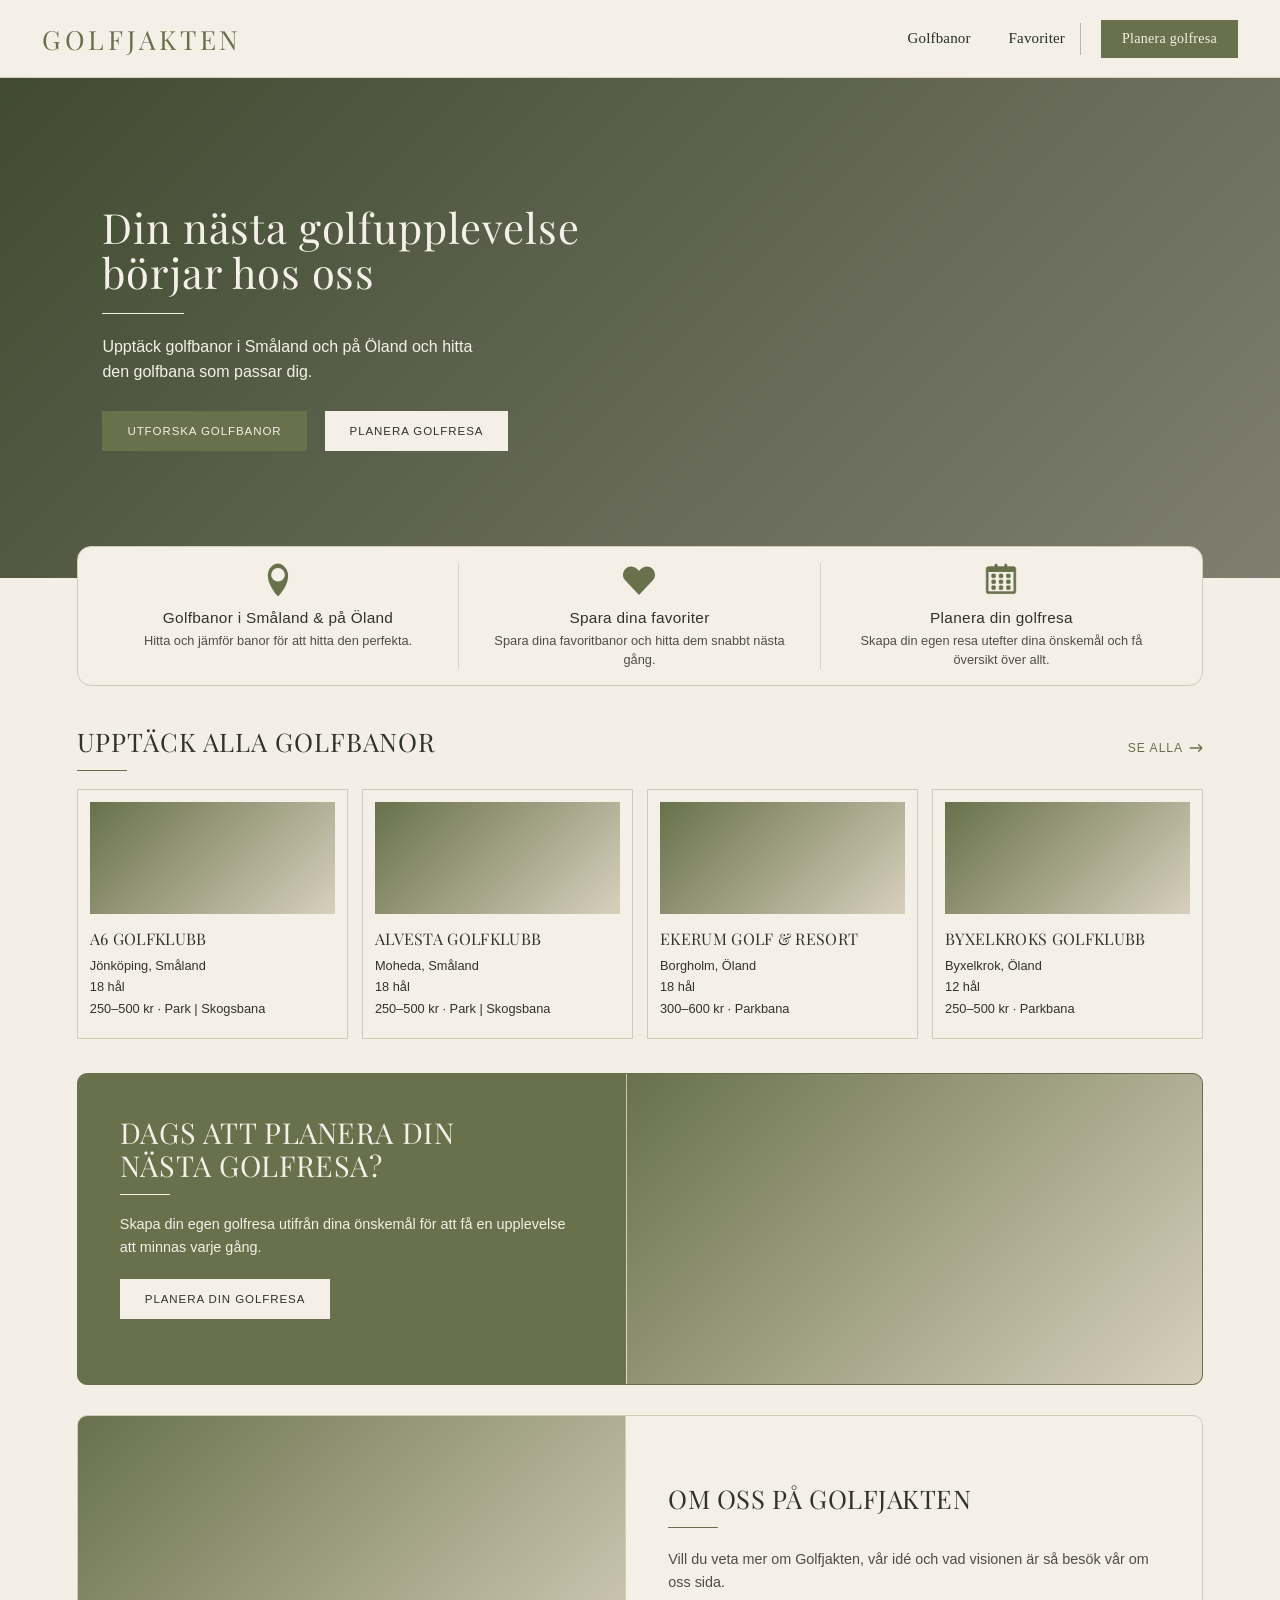
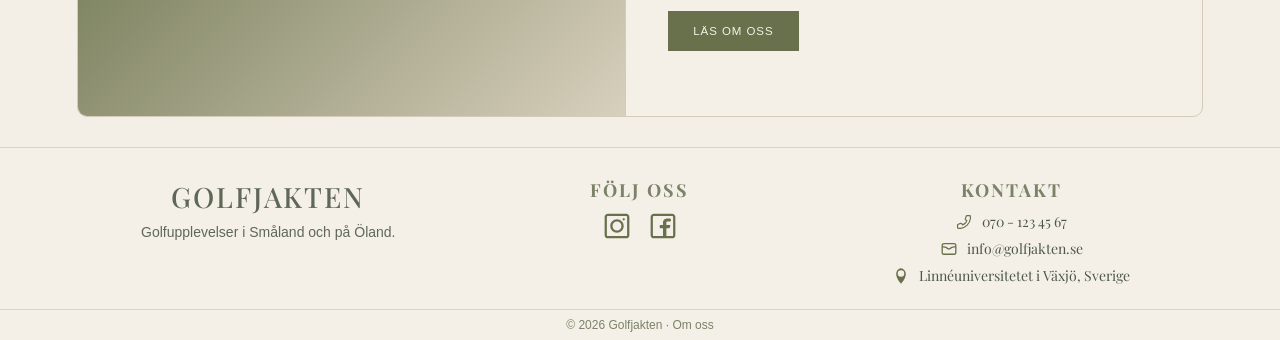
==== commit 8ba999b2: "senaste ändringar i css och js i detalj sidan" ====
--- a/index.html
+++ b/index.html
@@ -72,7 +72,10 @@
         <section class="upptack">
             <div class="section-top">
                 <h2>Upptäck alla golfbanor</h2>
-                <a href="golfbanor.html">Se alla →</a>
+                <a href="golfbanor.html" class="se-alla">
+                    Se alla
+                    <img src="images/ikoner/arrow2.svg" alt="">
+                </a>
             </div>
 
             <div class="upptack-lista">
--- a/css/global.css
+++ b/css/global.css
@@ -179,7 +179,6 @@
 .footer-social-icons a {
     width: 28px;
     height: 28px;
-
     display: flex;
     align-items: center;
     justify-content: center;
@@ -229,7 +228,7 @@
     color: #68714b;
 }
 
-/* Mobil */
+/* Mobilanpassning */
 @media (max-width: 700px) {
     .toppbar {
         height: 76px;
--- a/css/startsida.css
+++ b/css/startsida.css
@@ -7,7 +7,6 @@
     color: #2f332b;
 }
 
-.hero-bild,
 .bana-bild,
 .planera-bild,
 .om-bild {
@@ -179,7 +178,18 @@
     letter-spacing: 0.08em;
 }
 
-/* Populära banor */
+.se-alla {
+    display: flex;
+    align-items: center;
+    gap: 6px;
+}
+
+.se-alla img {
+    width: 14px;
+    height: 14px;
+}
+
+/* Upptäck golfbanor */
 .upptack {
     padding: 0 0 20px;
 }
@@ -325,8 +335,8 @@
 /* Mellan skärmar */
 @media (max-width: 1000px) {
 
-    .snabbval,
-    .populara-lista {
+    .hero-ikoner,
+    .upptack-lista {
         grid-template-columns: repeat(2, 1fr);
     }
 
@@ -336,7 +346,7 @@
     }
 }
 
-/* Mobil skärmar */
+/* Mobilanpassning */
 @media (max-width: 700px) {
     .startsida-hero {
         min-height: 470px;
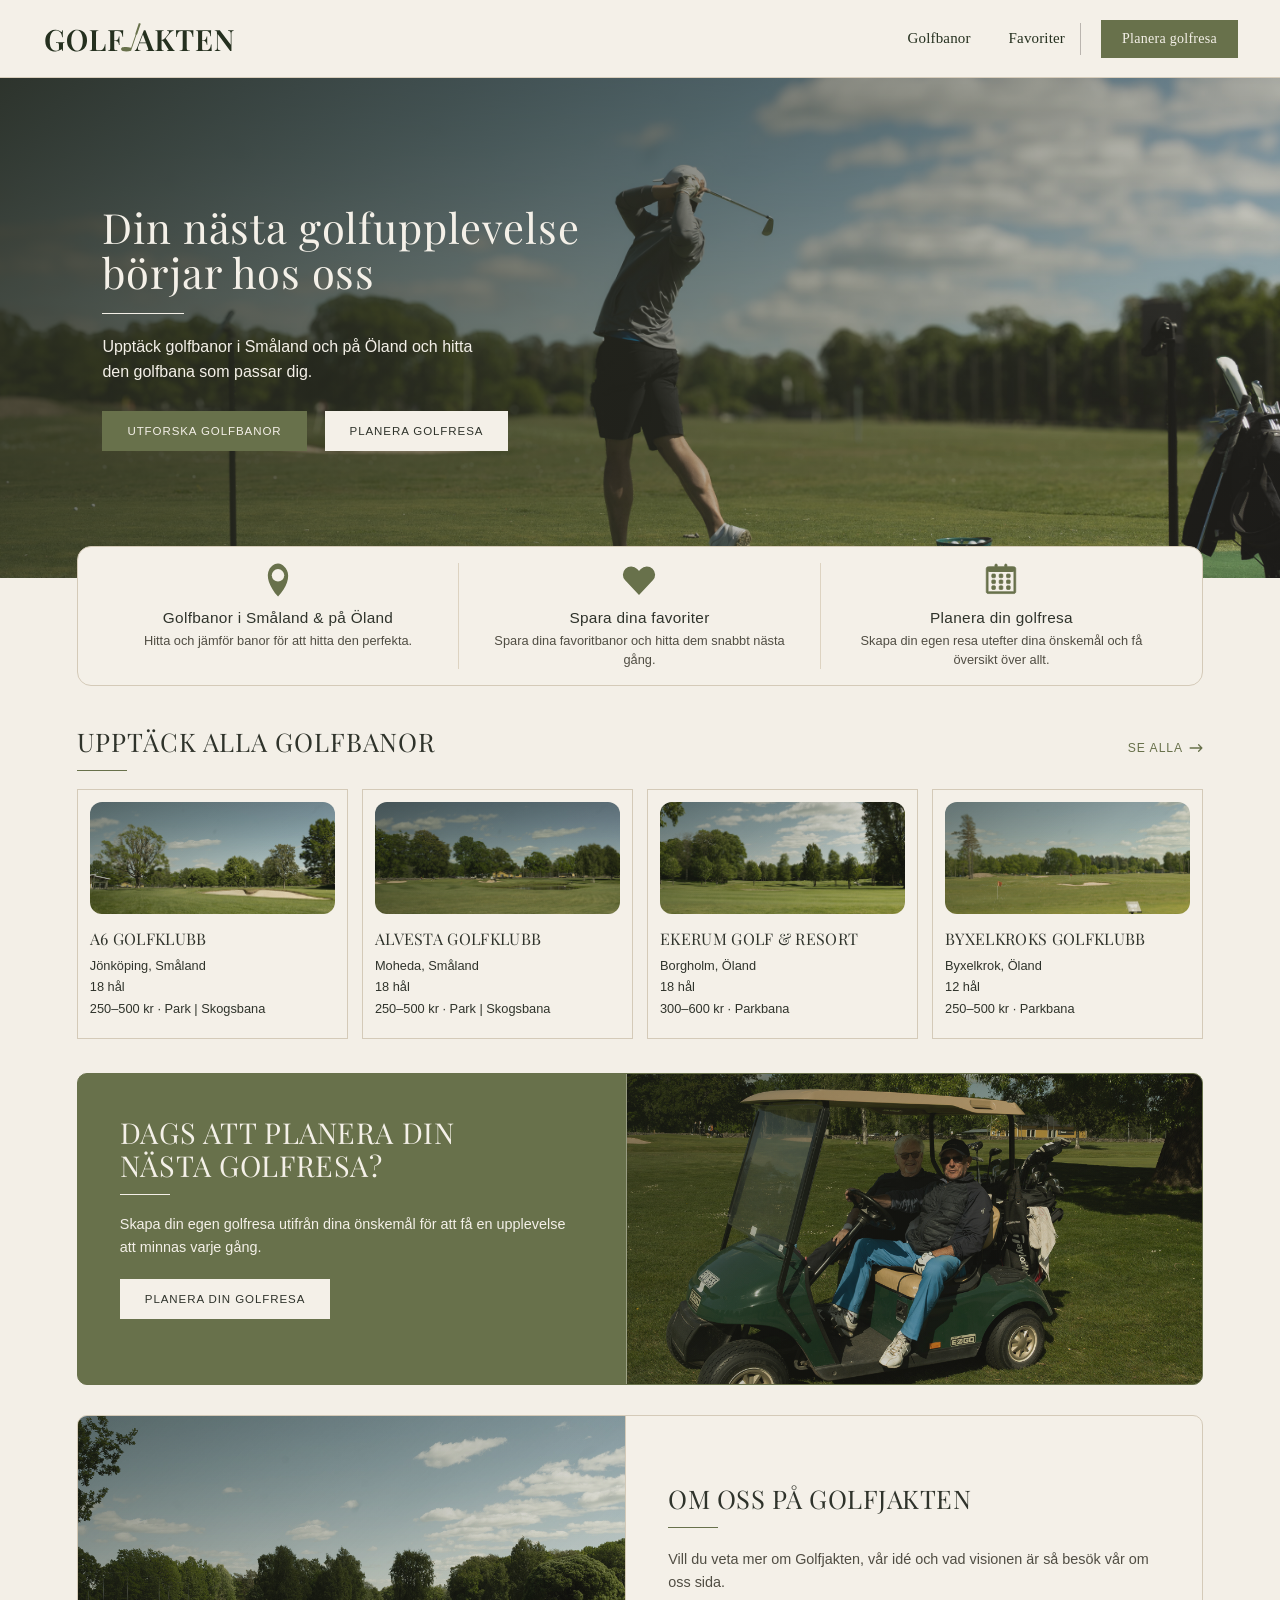
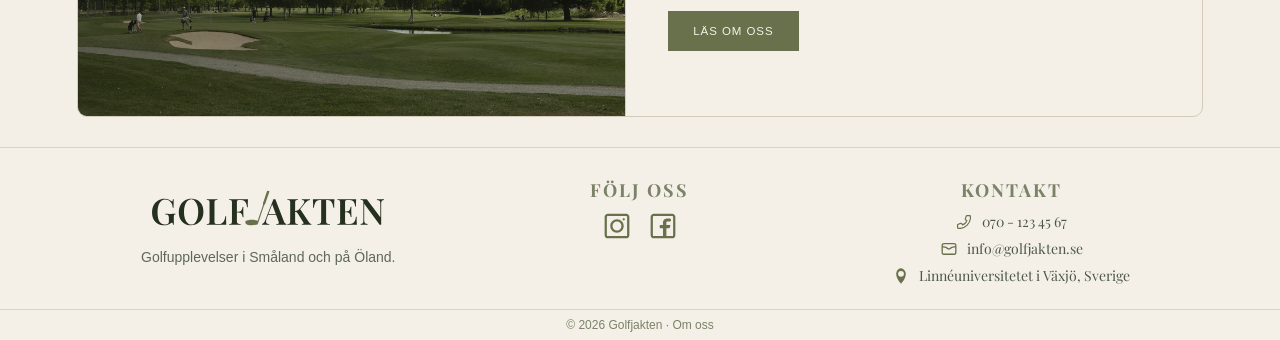
==== commit afeccb7c: "La till logga, favicon och logga i footer" ====
--- a/index.html
+++ b/index.html
@@ -5,6 +5,7 @@
     <meta charset="UTF-8">
     <meta name="viewport" content="width=device-width, initial-scale=1.0">
     <title>Golfjakten</title>
+    <link rel="icon" type="image/svg+xml" href="images/favicon.svg">
 
     <link rel="stylesheet" href="css/global.css">
     <link rel="stylesheet" href="css/startsida.css">
@@ -14,7 +15,9 @@
     <header class="toppbar">
         <input type="checkbox" id="mobile-menu-toggle" class="mobile-menu-toggle" aria-label="Öppna meny">
 
-        <a href="index.html" class="logo">GOLFJAKTEN</a>
+        <a href="index.html" class="logo">
+            <img src="images/golfjakten.svg" alt="Golfjakten logga">
+        </a>
 
         <label for="mobile-menu-toggle" class="mobile-menu-button">
             <img src="images/ikoner/meny.svg" class="menu-icon" alt="Öppna meny">
@@ -145,7 +148,7 @@
 
     <footer class="footer">
         <div class="footer-logo">
-            <h2>GOLFJAKTEN</h2>
+            <img src="images/golfjakten.svg" alt="Golfjakten logga">
             <p>Golfupplevelser i Småland och på Öland.</p>
         </div>
 
--- a/css/global.css
+++ b/css/global.css
@@ -42,12 +42,15 @@
 }
 
 .logo {
-    font-family: "Playfair Display", Georgia, serif;
-    font-weight: 400;
-    font-size: 1.65rem;
-    letter-spacing: 0.14em;
-    color: #68714b;
+    display: flex;
+    align-items: center;
     text-decoration: none;
+}
+
+.logo img {
+    height: 52px;
+    width: auto;
+    display: block;
 }
 
 .nav {
@@ -136,13 +139,9 @@
     text-align: center;
 }
 
-.footer-logo h2 {
-    font-family: "Playfair Display", Georgia, serif;
-    font-size: 28px;
-    letter-spacing: 2px;
-    font-weight: 500;
-    color: #5f6857;
-    margin-bottom: 6px;
+.footer-logo img {
+    height: 64px;
+    width: auto;
 }
 
 .footer-logo p {
@@ -237,9 +236,12 @@
         justify-content: space-between;
     }
 
-    .logo {
-        font-size: 1.2rem;
-        letter-spacing: 0.16em;
+    .logo img {
+        height: 42px;
+    }
+
+    .footer-logo img {
+        height: 46px;
     }
 
     .header-btn {
@@ -311,25 +313,25 @@
     }
 
     .footer {
-    grid-template-columns: 1fr;
-    gap: 28px;
-    padding: 34px 28px 26px;
-    text-align: center;
-}
-
-.footer-logo,
-.footer-social,
-.footer-kontakt {
-    align-items: center;
-    text-align: center;
-}
-
-.footer-social h4,
-.footer-kontakt h4 {
-    font-size: 16px;
-}
-
-.footer-kontakt-del {
-    justify-content: center;
-}
+        grid-template-columns: 1fr;
+        gap: 28px;
+        padding: 34px 28px 26px;
+        text-align: center;
+    }
+
+    .footer-logo,
+    .footer-social,
+    .footer-kontakt {
+        align-items: center;
+        text-align: center;
+    }
+
+    .footer-social h4,
+    .footer-kontakt h4 {
+        font-size: 16px;
+    }
+
+    .footer-kontakt-del {
+        justify-content: center;
+    }
 }
--- a/css/startsida.css
+++ b/css/startsida.css
@@ -51,8 +51,8 @@
     margin: 0;
     padding: 68px 8%;
     background:
-        linear-gradient(rgba(18, 28, 18, 0.45), rgba(18, 28, 18, 0.45)),
-        linear-gradient(135deg, #68714b, #d8d0bd);
+        linear-gradient(135deg, rgba(40, 43, 32, 0.919), rgba(216, 208, 189, 0.125)),
+        url("../images/header.jpg") center/cover no-repeat;
     display: flex;
     align-items: center;
 }
@@ -182,6 +182,7 @@
     display: flex;
     align-items: center;
     gap: 6px;
+    
 }
 
 .se-alla img {
@@ -211,6 +212,7 @@
     color: #2f332b;
     text-decoration: none;
     transition: 0.3s ease;
+    
 }
 
 .bana-kort:hover {
@@ -221,6 +223,34 @@
     width: 100%;
     height: 112px;
     margin-bottom: 14px;
+    border-radius: 12px;
+    background-color: #d4cab8;
+    background-size: cover;
+    background-position: center;
+}
+
+.upptack-lista .bana-kort:nth-child(1) .bana-bild {
+      background:
+        linear-gradient(135deg, rgba(40, 43, 32, 0.49), rgba(216, 208, 189, 0.068)),
+        url("../images/StartsidaBanakort.jpg") center/cover no-repeat;
+}
+
+.upptack-lista .bana-kort:nth-child(2) .bana-bild {
+      background:
+        linear-gradient(135deg, rgba(40, 43, 32, 0.49), rgba(216, 208, 189, 0.068)),
+        url("../images/StartsidaBanakort2.jpg") center/cover no-repeat;
+}
+
+.upptack-lista .bana-kort:nth-child(3) .bana-bild {
+      background:
+        linear-gradient(135deg, rgba(40, 43, 32, 0.49), rgba(216, 208, 189, 0.068)),
+        url("../images/StartsidaBanakort3.jpg") center/cover no-repeat;
+}
+
+.upptack-lista .bana-kort:nth-child(4) .bana-bild {
+      background:
+        linear-gradient(135deg, rgba(40, 43, 32, 0.49), rgba(216, 208, 189, 0.068)),
+        url("../images/StartsidaBanakort4.jpg") center/cover no-repeat;
 }
 
 .bana-kort h3 {
@@ -291,6 +321,9 @@
 .planera-bild {
     min-height: 310px;
     border-left: 1px solid rgba(244, 240, 232, 0.35);
+        background:
+        linear-gradient(135deg, rgba(40, 43, 32, 0.49), rgba(216, 208, 189, 0.068)),
+        url("../images/OmOss.jpg") center/cover no-repeat;
 }
 
 /* Om Golfjakten sektion */
@@ -330,6 +363,9 @@
     min-height: 300px;
     height: 100%;
     border-right: 1px solid #d4cab8;
+    background:
+        linear-gradient(135deg, rgba(40, 43, 32, 0.49), rgba(216, 208, 189, 0.068)),
+        url("../images/GolfresaStartsida.jpg") center/cover no-repeat;
 }
 
 /* Mellan skärmar */
